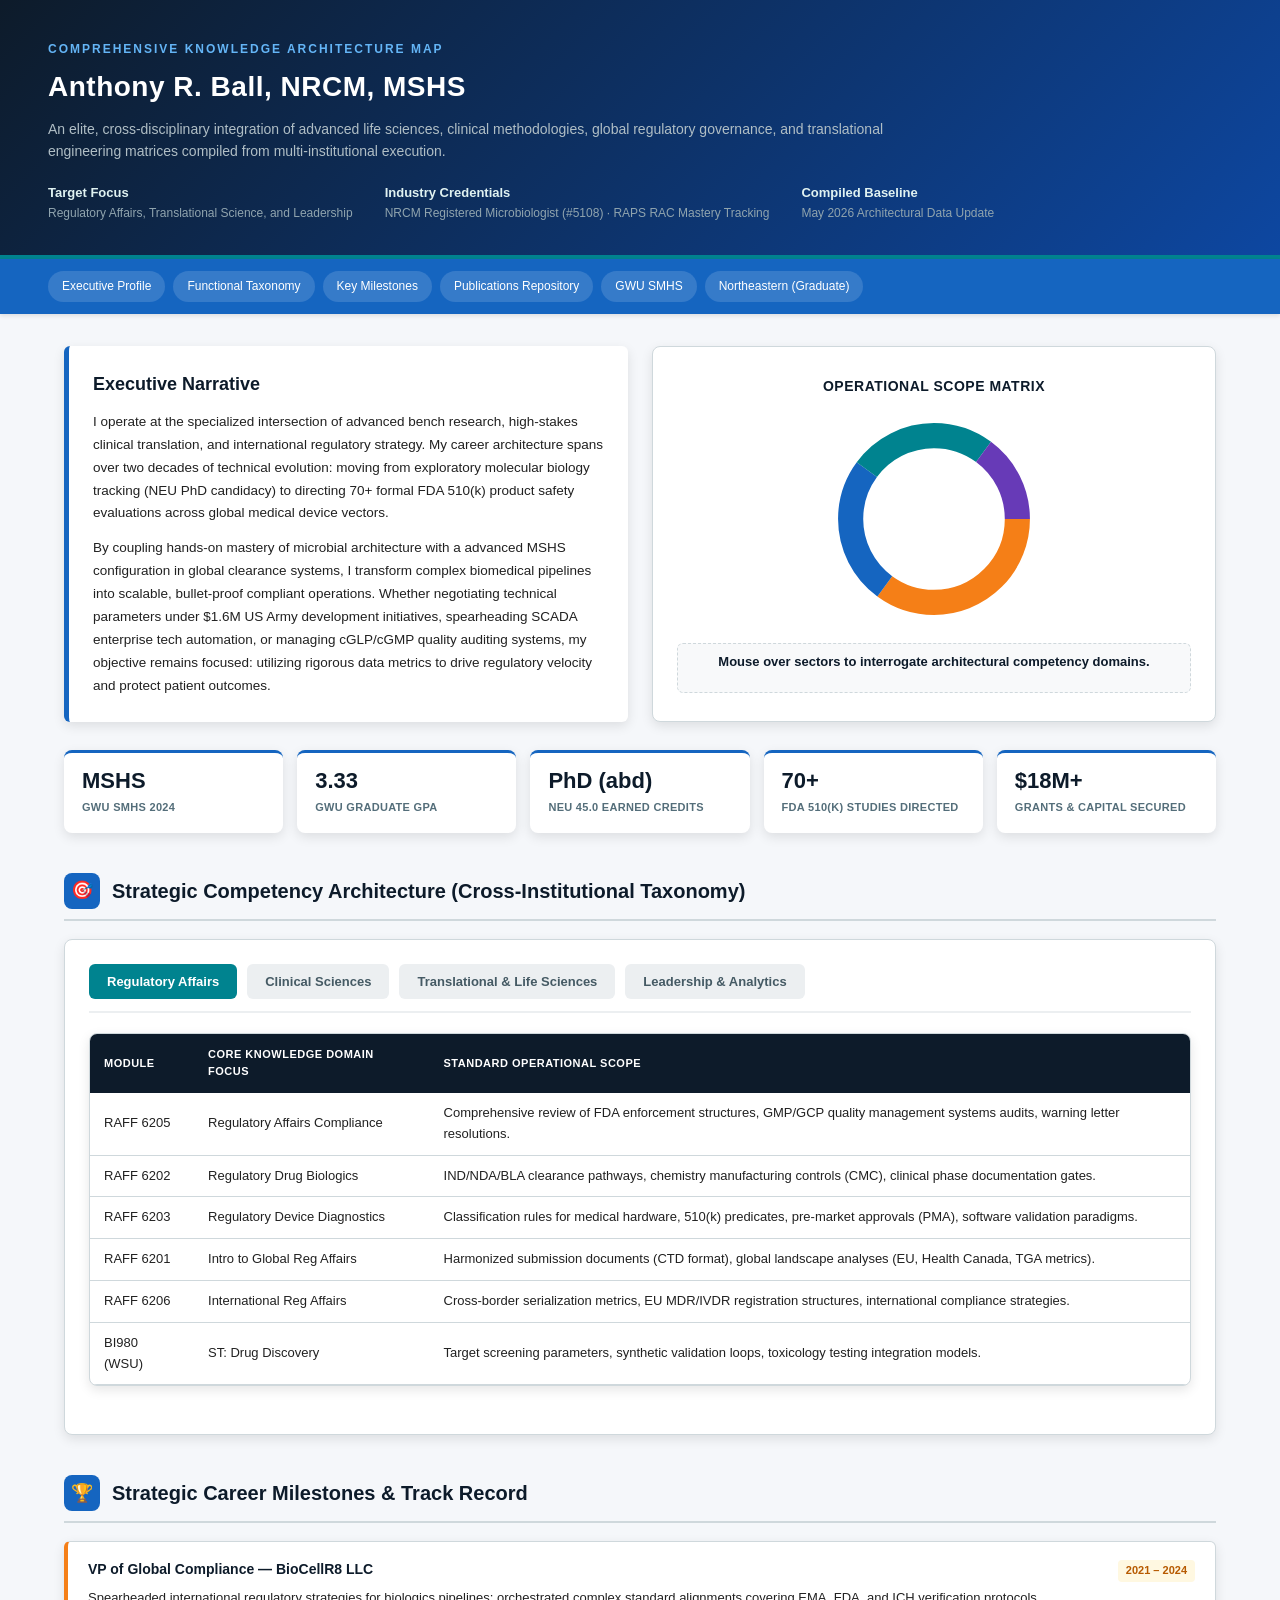
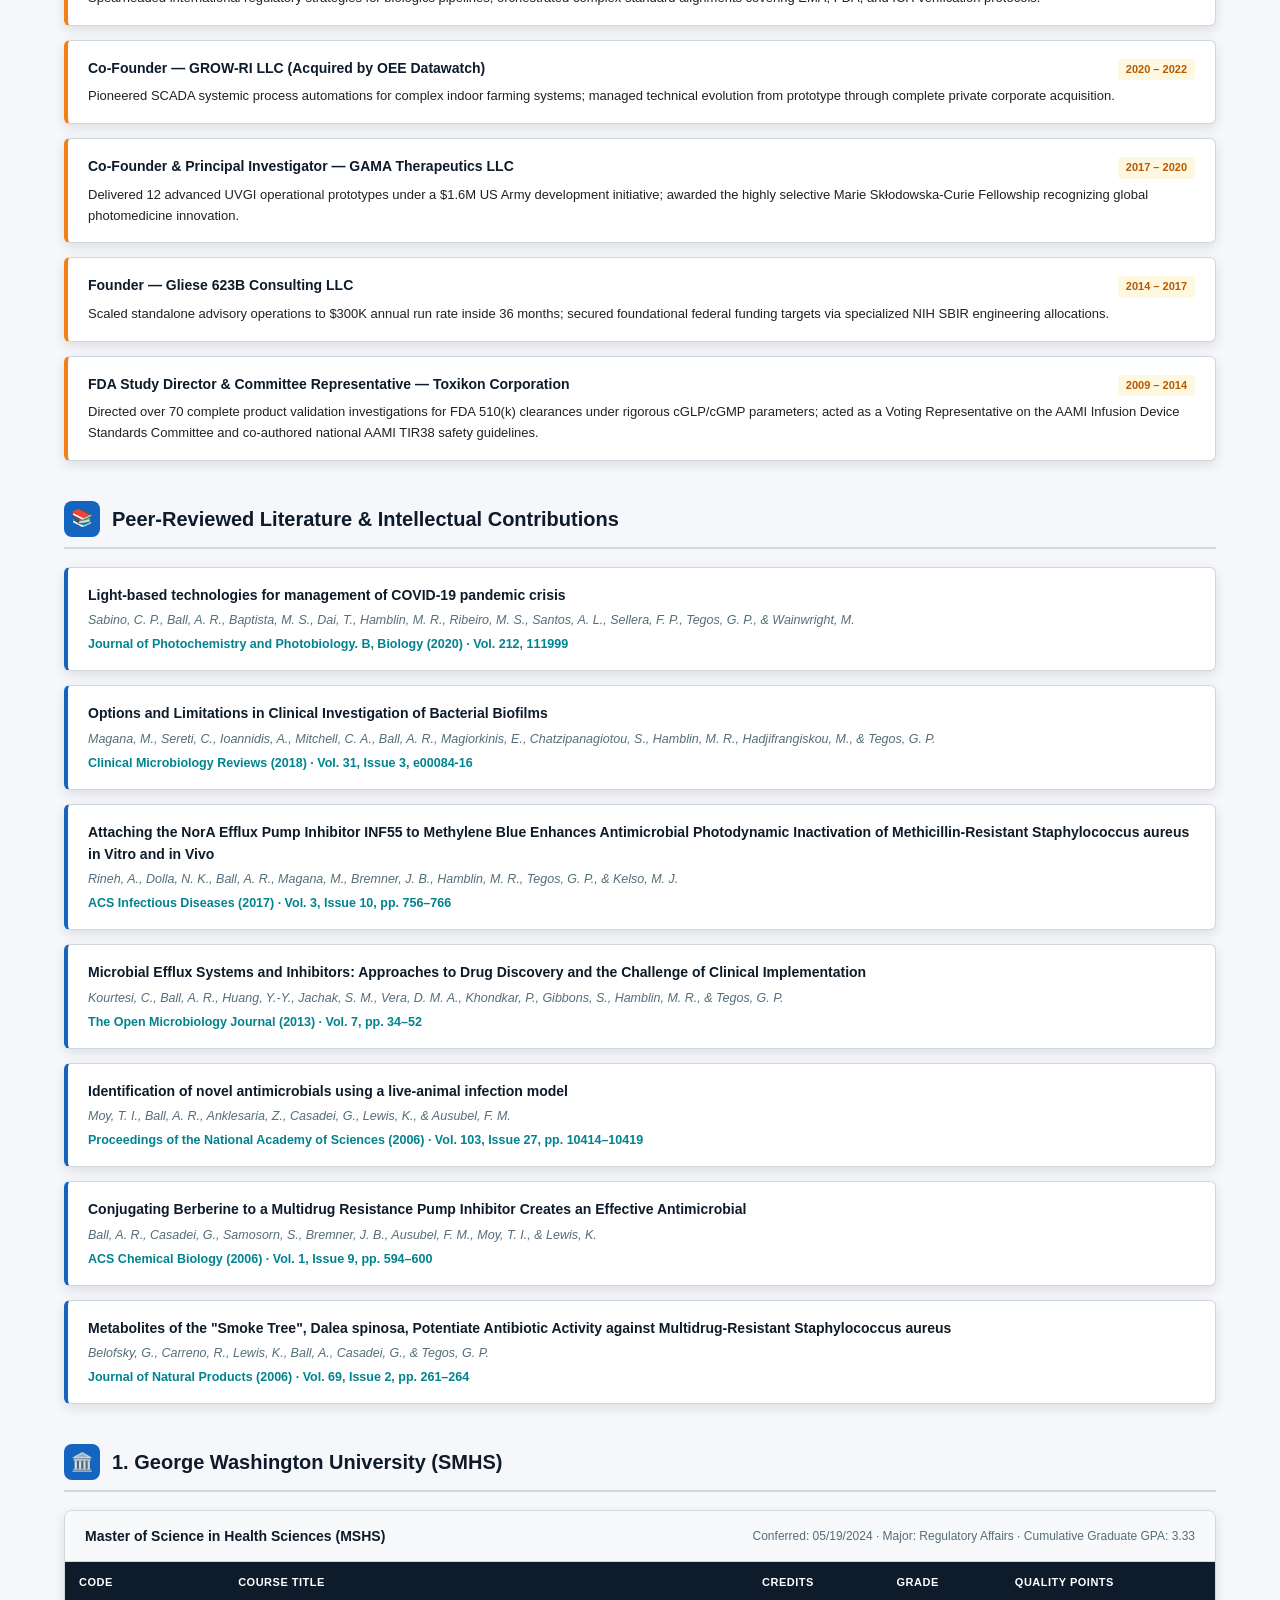
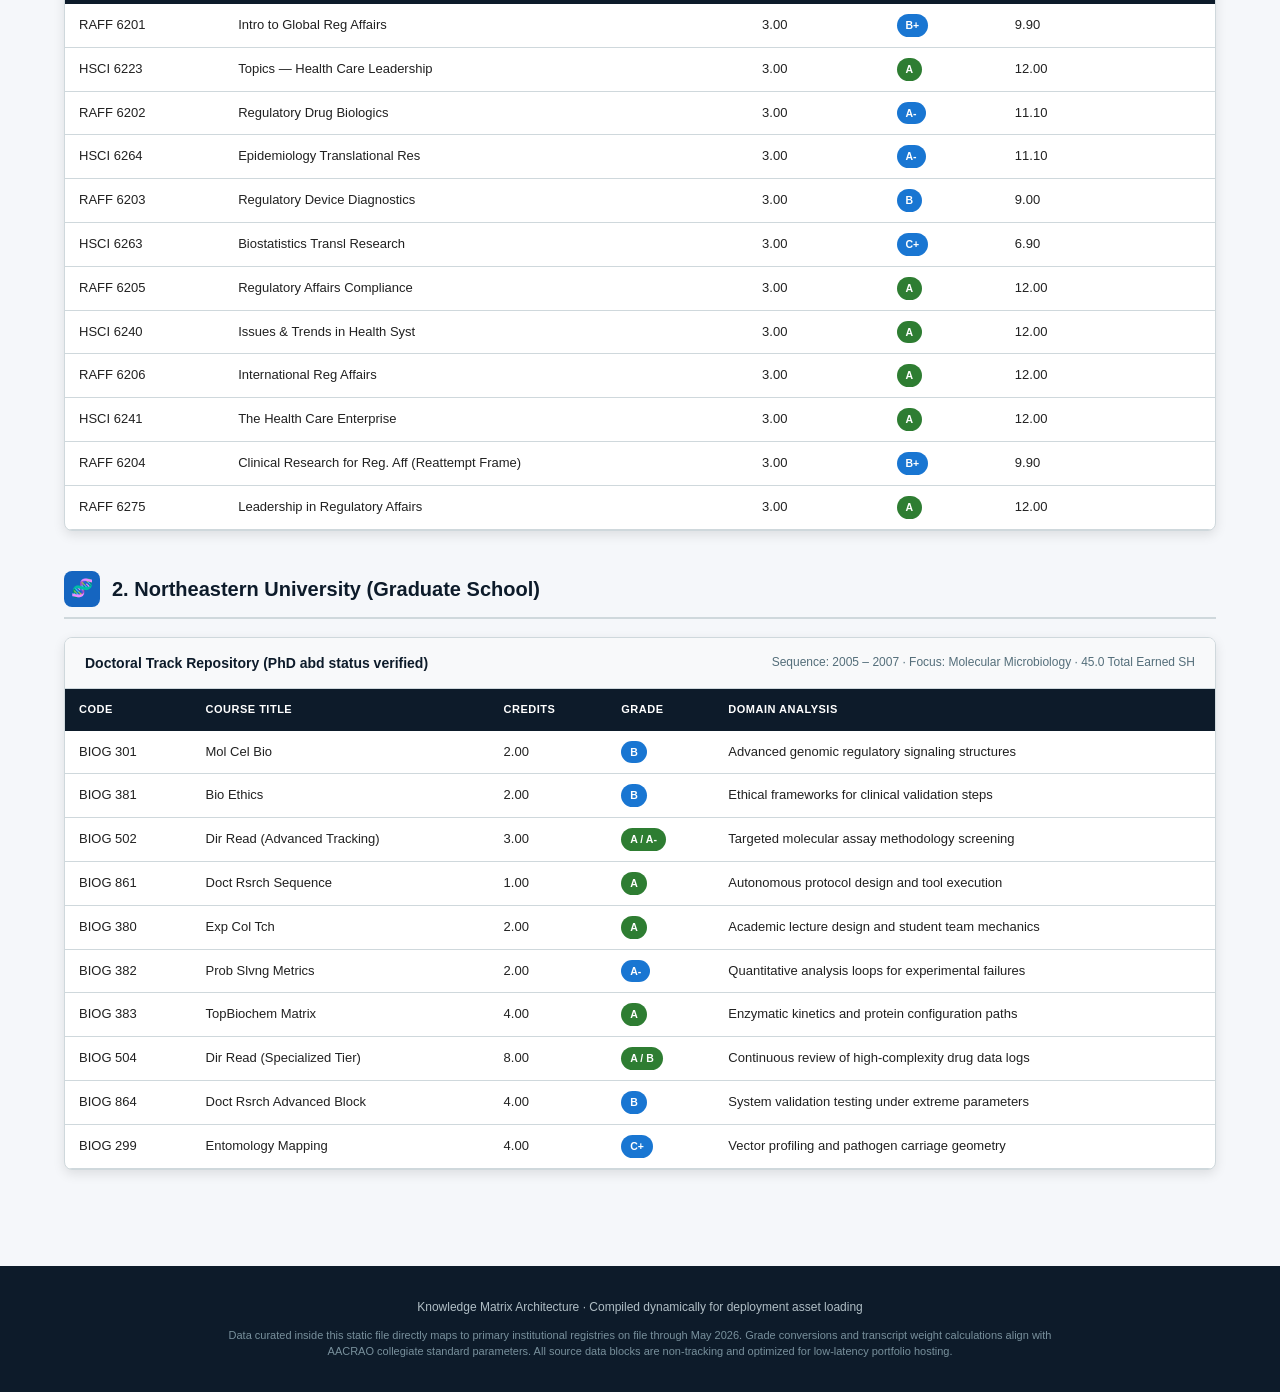
==== academic-matrix.html @ 1cb48625 "Rename academic-matrix to academic-matrix.html" ====
<!DOCTYPE html>
<html lang="en">
<head>
<meta charset="UTF-8">
<meta name="viewport" content="width=device-width, initial-scale=1.0">
<title>Academic Matrix &amp; Knowledge Architecture — Anthony R. Ball</title>
<style>
  :root {
    --navy: #0d1b2a;
    --blue: #1565c0;
    --blue-dark: #0d47a1;
    --teal: #00838f;
    --gold: #f57f17;
    --gold-light: #fff8e1;
    --green: #2e7d32;
    --purple: #673ab7;
    --grey: #455a64;
    --grey-light: #eceff1;
    --white: #ffffff;
    --text: #212121;
    --text-light: #546e7a;
    --border: #cfd8dc;
    --shadow: 0 4px 12px rgba(0,0,0,0.10);
  }

  * { box-sizing: border-box; margin: 0; padding: 0; }
  body { font-family: 'Segoe UI', Arial, sans-serif; background: #f5f7fa; color: var(--text); font-size: 14px; line-height: 1.6; }

  /* HEADER */
  .doc-header { background: linear-gradient(135deg, var(--navy), var(--blue-dark)); color: white; padding: 40px 48px 32px; border-bottom: 4px solid var(--teal); }
  .doc-header .eyebrow { font-size: 12px; letter-spacing: 2px; text-transform: uppercase; color: #64b5f6; font-weight: 700; }
  .doc-header h1 { font-size: 28px; font-weight: 700; margin-top: 6px; letter-spacing: 0.5px; }
  .doc-header .subtitle { font-size: 14px; color: #b0bec5; margin-top: 8px; max-width: 850px; }
  .doc-header .meta { margin-top: 20px; display: flex; gap: 32px; flex-wrap: wrap; }
  .doc-header .meta-item { font-size: 12px; color: #90a4ae; }
  .doc-header .meta-item strong { color: #e0f2f1; display: block; font-size: 13px; }

  /* NAVIGATION STICKY BAR */
  .toc { background: var(--blue); padding: 12px 48px; display: flex; gap: 8px; flex-wrap: wrap; position: sticky; top: 0; z-index: 100; box-shadow: 0 2px 4px rgba(0,0,0,0.1); }
  .toc a { color: white; text-decoration: none; font-size: 12px; padding: 6px 14px; border-radius: 20px; background: rgba(255,255,255,0.14); transition: all 0.2s; }
  .toc a:hover { background: var(--teal); }

  /* MAIN CONTAINER */
  .body { max-width: 1200px; margin: 0 auto; padding: 32px 24px; }

  /* GRID FOR BIO AND CHART */
  .bio-viz-grid { display: grid; grid-template-columns: 1fr 1fr; gap: 24px; margin-bottom: 28px; }
  @media (max-width: 900px) { .bio-viz-grid { grid-template-columns: 1fr; } }

  /* BIOGRAPHY BOX */
  .bio-box { background: white; border-left: 5px solid var(--blue); border-radius: 6px; padding: 24px; box-shadow: var(--shadow); display: flex; flex-direction: column; justify-content: center; }
  .bio-box h2 { font-size: 18px; color: var(--navy); margin-bottom: 12px; font-weight: 700; }
  .bio-box p { font-size: 13.5px; color: var(--text); line-height: 1.7; margin-bottom: 12px; }
  .bio-box p:last-child { margin-bottom: 0; }
  
  /* DASHBOARD STATS */
  .dash { display: grid; grid-template-columns: repeat(auto-fit, minmax(180px, 1fr)); gap: 14px; margin-bottom: 32px; }
  .stat { background: #fff; border-radius: 8px; box-shadow: var(--shadow); padding: 16px 18px; border-top: 3px solid var(--blue); }
  .stat .num { font-size: 22px; font-weight: 800; color: var(--navy); line-height: 1.1; }
  .stat .lab { font-size: 11px; color: var(--text-light); margin-top: 6px; font-weight: 600; text-transform: uppercase; letter-spacing: 0.3px; }

  /* SVG CHART INTERACTIVE STYLING */
  .chart-box { background: white; border: 1px solid var(--border); border-radius: 8px; padding: 24px; box-shadow: var(--shadow); display: flex; flex-direction: column; align-items: center; justify-content: center; min-height: 320px; }
  .donut-sector { transition: transform 0.2s ease, opacity 0.2s ease; cursor: pointer; transform-origin: center; }
  .donut-sector:hover { transform: scale(1.03); opacity: 0.9; }
  #chart-details { text-align: center; margin-top: 14px; min-height: 50px; font-size: 13px; font-weight: 600; color: var(--navy); padding: 8px 16px; background: #f8f9fa; border-radius: 6px; width: 100%; border: 1px dashed var(--border); }

  /* INTERACTIVE TABS SYSTEM */
  .tabs-container { background: white; border-radius: 8px; box-shadow: var(--shadow); padding: 24px; margin-bottom: 32px; border: 1px solid var(--border); }
  .tabs-header { display: flex; gap: 10px; border-bottom: 2px solid var(--grey-light); padding-bottom: 12px; margin-bottom: 20px; flex-wrap: wrap; }
  .tab-btn { padding: 10px 18px; border: none; background: var(--grey-light); color: var(--grey); font-weight: 600; font-size: 13px; border-radius: 6px; cursor: pointer; transition: all 0.15s ease; }
  .tab-btn.active { background: var(--teal); color: white; }
  .tab-content { display: none; }
  .tab-content.active { display: block; }

  /* SECTION STAGE MARKS */
  .section-header { display: flex; align-items: center; gap: 12px; margin: 40px 0 18px; padding-bottom: 10px; border-bottom: 2px solid var(--border); }
  .section-header h2 { font-size: 20px; color: var(--navy); }
  .section-icon { width: 36px; height: 36px; border-radius: 8px; display: flex; align-items: center; justify-content: center; font-size: 18px; color: white; background: var(--blue); }

  /* DATA STRUCTURE TABLES */
  .matrix-table { background: white; border-radius: 8px; box-shadow: var(--shadow); overflow: hidden; margin-bottom: 24px; border: 1px solid var(--border); }
  .matrix-table table { width: 100%; border-collapse: collapse; }
  .matrix-table thead { background: var(--navy); color: white; }
  .matrix-table thead th { padding: 12px 14px; text-align: left; font-size: 11px; font-weight: 600; letter-spacing: 0.5px; text-transform: uppercase; }
  .matrix-table tbody tr { border-bottom: 1px solid var(--border); transition: background 0.15s; }
  .matrix-table tbody tr:hover { background: #f0f4ff; }
  .matrix-table tbody td { padding: 10px 14px; font-size: 13px; vertical-align: middle; }
  
  /* REPOSITORY CARD LAYOUTS */
  .pub-list, .acc-timeline { display: flex; flex-direction: column; gap: 14px; margin-bottom: 32px; }
  .pub-card, .acc-card { background: white; border: 1px solid var(--border); border-radius: 6px; padding: 16px 20px; box-shadow: var(--shadow); border-left: 4px solid var(--blue); transition: transform 0.15s ease; }
  .pub-card:hover, .acc-card:hover { transform: translateY(-2px); }
  .pub-title { font-weight: 700; color: var(--navy); font-size: 14px; margin-bottom: 4px; }
  .pub-authors { font-style: italic; color: var(--text-light); font-size: 12.5px; margin-bottom: 4px; }
  .pub-journal { color: var(--teal); font-weight: 600; font-size: 12.5px; }

  .acc-card { border-left-color: var(--gold); }
  .acc-header { display: flex; justify-content: space-between; align-items: baseline; margin-bottom: 6px; flex-wrap: wrap; gap: 6px; }
  .acc-title { font-weight: 700; color: var(--navy); font-size: 14px; }
  .acc-year { background: var(--gold-light); color: #b75a00; font-weight: 700; font-size: 11px; padding: 2px 8px; border-radius: 4px; }
  .acc-merit { font-size: 13px; color: var(--text); }

  /* BADGES & MARKS */
  .badge { display: inline-block; padding: 3px 9px; border-radius: 12px; font-size: 10.5px; font-weight: 700; color: white; white-space: nowrap; }
  .badge-gwu { background: var(--teal); }
  .badge-neu { background: var(--blue); }
  .badge-wsu { background: var(--purple); }
  .badge-grade-a { background: var(--green); }
  .badge-grade-b { background: #1976d2; }
  .badge-pass { background: var(--grey); }

  .institution-banner { background: #f8f9fa; padding: 14px 20px; font-weight: 700; font-size: 14px; color: var(--navy); border-bottom: 1px solid var(--border); display: flex; justify-content: space-between; align-items: center; flex-wrap: wrap; gap: 10px; }
  .inst-meta { font-size: 12px; color: var(--text-light); font-weight: 400; }

  footer { text-align: center; padding: 32px 24px; font-size: 12px; color: #b0bec5; background: var(--navy); margin-top: 40px; }
  footer .disc { max-width: 850px; margin: 10px auto 0; font-size: 11px; color: #78909c; line-height: 1.5; }
</style>
</head>
<body>

<div class="doc-header">
  <div class="eyebrow">Comprehensive Knowledge Architecture Map</div>
  <h1>Anthony R. Ball, NRCM, MSHS</h1>
  <div class="subtitle">An elite, cross-disciplinary integration of advanced life sciences, clinical methodologies, global regulatory governance, and translational engineering matrices compiled from multi-institutional execution.</div>
  <div class="meta">
    <div class="meta-item"><strong>Target Focus</strong>Regulatory Affairs, Translational Science, and Leadership</div>
    <div class="meta-item"><strong>Industry Credentials</strong>NRCM Registered Microbiologist (#5108) · RAPS RAC Mastery Tracking</div>
    <div class="meta-item"><strong>Compiled Baseline</strong>May 2026 Architectural Data Update</div>
  </div>
</div>

<div class="toc">
  <a href="#overview">Executive Profile</a>
  <a href="#taxonomy">Functional Taxonomy</a>
  <a href="#accomplishments">Key Milestones</a>
  <a href="#publications">Publications Repository</a>
  <a href="#gwu">GWU SMHS</a>
  <a href="#neu-grad">Northeastern (Graduate)</a>
</div>

<div class="body">

  <div class="bio-viz-grid" id="overview">
    <div class="bio-box">
      <h2>Executive Narrative</h2>
      <p>I operate at the specialized intersection of advanced bench research, high-stakes clinical translation, and international regulatory strategy. My career architecture spans over two decades of technical evolution: moving from exploratory molecular biology tracking (NEU PhD candidacy) to directing 70+ formal FDA 510(k) product safety evaluations across global medical device vectors.</p>
      <p>By coupling hands-on mastery of microbial architecture with a advanced MSHS configuration in global clearance systems, I transform complex biomedical pipelines into scalable, bullet-proof compliant operations. Whether negotiating technical parameters under $1.6M US Army development initiatives, spearheading SCADA enterprise tech automation, or managing cGLP/cGMP quality auditing systems, my objective remains focused: utilizing rigorous data metrics to drive regulatory velocity and protect patient outcomes.</p>
    </div>

    <div class="chart-box">
      <h3 style="font-size:14px; color:var(--navy); margin-bottom:12px; font-weight:700; text-transform:uppercase; letter-spacing:0.5px;">Operational Scope Matrix</h3>
      <svg width="220" height="220" viewBox="0 0 42 42" class="donut">
        <circle class="donut-hole" cx="21" cy="21" r="15.91549430918954" fill="#fff"></circle>
        <circle class="donut-ring" cx="21" cy="21" r="15.91549430918954" fill="transparent" stroke="#eceff1" stroke-width="4.5"></circle>
        
        <circle class="donut-sector" cx="21" cy="21" r="15.91549430918954" fill="transparent" stroke="var(--gold)" stroke-width="4.8" stroke-dasharray="35 65" stroke-dashoffset="100" onmouseover="showDetails('Regulatory Affairs: FDA 510(k), NDA/BLA protocols, cGMP/cGLP compliance architectures, ISO 13485 quality systems.')" onmouseout="clearDetails()"></circle>
        <circle class="donut-sector" cx="21" cy="21" r="15.91549430918954" fill="transparent" stroke="var(--blue)" stroke-width="4.8" stroke-dasharray="25 75" stroke-dashoffset="65" onmouseover="showDetails('Clinical Sciences: Epidemiological modeling, translational biostatistics, clinical trial risk assessment, assay controls.')" onmouseout="clearDetails()"></circle>
        <circle class="donut-sector" cx="21" cy="21" r="15.91549430918954" fill="transparent" stroke="var(--teal)" stroke-width="4.8" stroke-dasharray="25 75" stroke-dashoffset="40" onmouseover="showDetails('Life Sciences: Molecular microbiology, genomic expression data mapping, phenotypic virulence assays, antimicrobial kinetics.')" onmouseout="clearDetails()"></circle>
        <circle class="donut-sector" cx="21" cy="21" r="15.91549430918954" fill="transparent" stroke="var(--purple)" stroke-width="4.8" stroke-dasharray="15 85" stroke-dashoffset="15" onmouseover="showDetails('Leadership & Analytics: Program execution, federal asset management ($18M+ pipelines), multi-organizational orchestration.')" onmouseout="clearDetails()"></circle>
      </svg>
      <div id="chart-details">Mouse over sectors to interrogate architectural competency domains.</div>
    </div>
  </div>

  <div class="dash">
    <div class="stat"><div class="num">MSHS</div><div class="lab">GWU SMHS 2024</div></div>
    <div class="stat"><div class="num">3.33</div><div class="lab">GWU Graduate GPA</div></div>
    <div class="stat"><div class="num">PhD (abd)</div><div class="lab">NEU 45.0 Earned Credits</div></div>
    <div class="stat"><div class="num">70+</div><div class="lab">FDA 510(k) Studies Directed</div></div>
    <div class="stat"><div class="num">$18M+</div><div class="lab">Grants &amp; Capital Secured</div></div>
  </div>

  <div id="taxonomy">
    <div class="section-header">
      <div class="section-icon">🎯</div>
      <h2>Strategic Competency Architecture (Cross-Institutional Taxonomy)</h2>
    </div>
  </div>

  <div class="tabs-container">
    <div class="tabs-header">
      <button class="tab-btn active" onclick="switchTab('reg-sci')">Regulatory Affairs</button>
      <button class="tab-btn" onclick="switchTab('clin-sci')">Clinical Sciences</button>
      <button class="tab-btn" onclick="switchTab('trans-sci')">Translational &amp; Life Sciences</button>
      <button class="tab-btn" onclick="switchTab('lead-anal')">Leadership &amp; Analytics</button>
    </div>

    <div id="reg-sci" class="tab-content active">
      <div class="matrix-table">
        <table>
          <thead>
            <tr><th>Module</th><th>Core Knowledge Domain Focus</th><th>Standard Operational Scope</th></tr>
          </thead>
          <tbody>
            <tr><td>RAFF 6205</td><td>Regulatory Affairs Compliance</td><td>Comprehensive review of FDA enforcement structures, GMP/GCP quality management systems audits, warning letter resolutions.</td></tr>
            <tr><td>RAFF 6202</td><td>Regulatory Drug Biologics</td><td>IND/NDA/BLA clearance pathways, chemistry manufacturing controls (CMC), clinical phase documentation gates.</td></tr>
            <tr><td>RAFF 6203</td><td>Regulatory Device Diagnostics</td><td>Classification rules for medical hardware, 510(k) predicates, pre-market approvals (PMA), software validation paradigms.</td></tr>
            <tr><td>RAFF 6201</td><td>Intro to Global Reg Affairs</td><td>Harmonized submission documents (CTD format), global landscape analyses (EU, Health Canada, TGA metrics).</td></tr>
            <tr><td>RAFF 6206</td><td>International Reg Affairs</td><td>Cross-border serialization metrics, EU MDR/IVDR registration structures, international compliance strategies.</td></tr>
            <tr><td>BI980 (WSU)</td><td>ST: Drug Discovery</td><td>Target screening parameters, synthetic validation loops, toxicology testing integration models.</td></tr>
          </tbody>
        </table>
      </div>
    </div>

    <div id="clin-sci" class="tab-content">
      <div class="matrix-table">
        <table>
          <thead>
            <tr><th>Module</th><th>Core Knowledge Domain Focus</th><th>Standard Operational Scope</th></tr>
          </thead>
          <tbody>
            <tr><td>HSCI 6264</td><td>Epidemiology Translational Res</td><td>Cohort monitoring configurations, diagnostic test evaluation architectures, pattern identification in patient cohorts.</td></tr>
            <tr><td>HSCI 6263</td><td>Biostatistics Transl Research</td><td>Multi-factor ANOVA tools, linear/logistic regressions, power calculation models for validation trials.</td></tr>
            <tr><td>RAFF 6204</td><td>Clinical Research for Reg. Aff</td><td>Informed consent verification protocols, clinical trial design, data safety monitoring board (DSMB) setups.</td></tr>
            <tr><td>HSCI 6240</td><td>Issues &amp; Trends in Health Syst</td><td>Institutional care dynamics, clinical protocol integration constraints, healthcare quality standard delivery maps.</td></tr>
          </tbody>
        </table>
      </div>
    </div>

    <div id="trans-sci" class="tab-content">
      <div class="matrix-table">
        <table>
          <thead>
            <tr><th>Module</th><th>Core Knowledge Domain Focus</th><th>Standard Operational Scope</th></tr>
          </thead>
          <tbody>
            <tr><td>BIOG 301</td><td>Mol Cel Bio (Northeastern Graduate)</td><td>Intracellular signaling cascades, functional genomic replication frameworks, transcription feedback mechanics.</td></tr>
            <tr><td>BIOG 383</td><td>TopBiochem (Northeastern Graduate)</td><td>Protein stabilization pathways, enzyme reaction modeling, advanced metabolic engineering structures.</td></tr>
            <tr><td>BI980 (WSU)</td><td>ST: Cellular Regltry Mechnsm</td><td>Feedback loops inside cellular models, check-point suppression tracking, signaling abnormalities.</td></tr>
            <tr><td>BIOU 549</td><td>Microbiotec (Northeastern Undergrad)</td><td>Industrial fermentation strategies, scale-up dynamics for bioactive molecule collection.</td></tr>
            <tr><td>BIOU 701</td><td>BioCapstone (Northeastern Undergrad)</td><td>Advanced data cross-examination, unifying experimental molecular readouts into formal technical structures.</td></tr>
          </tbody>
        </table>
      </div>
    </div>

    <div id="lead-anal" class="tab-content">
      <div class="matrix-table">
        <table>
          <thead>
            <tr><th>Module</th><th>Core Knowledge Domain Focus</th><th>Standard Operational Scope</th></tr>
          </thead>
          <tbody>
            <tr><td>RAFF 6275</td><td>Leadership in Regulatory Affairs</td><td>Executive consensus generation tools, risk-benefit optimization maps for corporate launch paths.</td></tr>
            <tr><td>HSCI 6223</td><td>Topics — Health Care Leadership</td><td>Change management logistics, cross-functional organizational architectures, operational velocity design.</td></tr>
            <tr><td>HSCI 6241</td><td>The Health Care Enterprise</td><td>Macroeconomic payment infrastructure, fiscal delivery mechanics, operational pipeline economics.</td></tr>
            <tr><td>BIOG 380</td><td>Exp Col Tch (Northeastern Graduate)</td><td>Mentorship models, educational deployment schemes, presentation metrics for complex life science files.</td></tr>
            <tr><td>COP 1010</td><td>Exper Learn (Northeastern Undergrad)</td><td>On-site commercial execution and industrial laboratory management inside life science structures.</td></tr>
          </tbody>
        </table>
      </div>
    </div>
  </div>

  <div id="accomplishments">
    <div class="section-header">
      <div class="section-icon">🏆</div>
      <h2>Strategic Career Milestones &amp; Track Record</h2>
    </div>
    
    <div class="acc-timeline">
      <div class="acc-card">
        <div class="acc-header">
          <span class="acc-title">VP of Global Compliance — BioCellR8 LLC</span>
          <span class="acc-year">2021 – 2024</span>
        </div>
        <div class="acc-merit">Spearheaded international regulatory strategies for biologics pipelines; orchestrated complex standard alignments covering EMA, FDA, and ICH verification protocols.</div>
      </div>

      <div class="acc-card">
        <div class="acc-header">
          <span class="acc-title">Co-Founder — GROW-RI LLC (Acquired by OEE Datawatch)</span>
          <span class="acc-year">2020 – 2022</span>
        </div>
        <div class="acc-merit">Pioneered SCADA systemic process automations for complex indoor farming systems; managed technical evolution from prototype through complete private corporate acquisition.</div>
      </div>

      <div class="acc-card">
        <div class="acc-header">
          <span class="acc-title">Co-Founder &amp; Principal Investigator — GAMA Therapeutics LLC</span>
          <span class="acc-year">2017 – 2020</span>
        </div>
        <div class="acc-merit">Delivered 12 advanced UVGI operational prototypes under a $1.6M US Army development initiative; awarded the highly selective Marie Skłodowska-Curie Fellowship recognizing global photomedicine innovation.</div>
      </div>

      <div class="acc-card">
        <div class="acc-header">
          <span class="acc-title">Founder — Gliese 623B Consulting LLC</span>
          <span class="acc-year">2014 – 2017</span>
        </div>
        <div class="acc-merit">Scaled standalone advisory operations to $300K annual run rate inside 36 months; secured foundational federal funding targets via specialized NIH SBIR engineering allocations.</div>
      </div>

      <div class="acc-card">
        <div class="acc-header">
          <span class="acc-title">FDA Study Director &amp; Committee Representative — Toxikon Corporation</span>
          <span class="acc-year">2009 – 2014</span>
        </div>
        <div class="acc-merit">Directed over 70 complete product validation investigations for FDA 510(k) clearances under rigorous cGLP/cGMP parameters; acted as a Voting Representative on the AAMI Infusion Device Standards Committee and co-authored national AAMI TIR38 safety guidelines.</div>
      </div>
    </div>
  </div>

  <div id="publications">
    <div class="section-header">
      <div class="section-icon">📚</div>
      <h2>Peer-Reviewed Literature &amp; Intellectual Contributions</h2>
    </div>

    <div class="pub-list">
      <div class="pub-card">
        <div class="pub-title">Light-based technologies for management of COVID-19 pandemic crisis</div>
        <div class="pub-authors">Sabino, C. P., Ball, A. R., Baptista, M. S., Dai, T., Hamblin, M. R., Ribeiro, M. S., Santos, A. L., Sellera, F. P., Tegos, G. P., &amp; Wainwright, M.</div>
        <div class="pub-journal">Journal of Photochemistry and Photobiology. B, Biology (2020) · Vol. 212, 111999</div>
      </div>

      <div class="pub-card">
        <div class="pub-title">Options and Limitations in Clinical Investigation of Bacterial Biofilms</div>
        <div class="pub-authors">Magana, M., Sereti, C., Ioannidis, A., Mitchell, C. A., Ball, A. R., Magiorkinis, E., Chatzipanagiotou, S., Hamblin, M. R., Hadjifrangiskou, M., &amp; Tegos, G. P.</div>
        <div class="pub-journal">Clinical Microbiology Reviews (2018) · Vol. 31, Issue 3, e00084-16</div>
      </div>

      <div class="pub-card">
        <div class="pub-title">Attaching the NorA Efflux Pump Inhibitor INF55 to Methylene Blue Enhances Antimicrobial Photodynamic Inactivation of Methicillin-Resistant Staphylococcus aureus in Vitro and in Vivo</div>
        <div class="pub-authors">Rineh, A., Dolla, N. K., Ball, A. R., Magana, M., Bremner, J. B., Hamblin, M. R., Tegos, G. P., &amp; Kelso, M. J.</div>
        <div class="pub-journal">ACS Infectious Diseases (2017) · Vol. 3, Issue 10, pp. 756–766</div>
      </div>

      <div class="pub-card">
        <div class="pub-title">Microbial Efflux Systems and Inhibitors: Approaches to Drug Discovery and the Challenge of Clinical Implementation</div>
        <div class="pub-authors">Kourtesi, C., Ball, A. R., Huang, Y.-Y., Jachak, S. M., Vera, D. M. A., Khondkar, P., Gibbons, S., Hamblin, M. R., &amp; Tegos, G. P.</div>
        <div class="pub-journal">The Open Microbiology Journal (2013) · Vol. 7, pp. 34–52</div>
      </div>

      <div class="pub-card">
        <div class="pub-title">Identification of novel antimicrobials using a live-animal infection model</div>
        <div class="pub-authors">Moy, T. I., Ball, A. R., Anklesaria, Z., Casadei, G., Lewis, K., &amp; Ausubel, F. M.</div>
        <div class="pub-journal">Proceedings of the National Academy of Sciences (2006) · Vol. 103, Issue 27, pp. 10414–10419</div>
      </div>

      <div class="pub-card">
        <div class="pub-title">Conjugating Berberine to a Multidrug Resistance Pump Inhibitor Creates an Effective Antimicrobial</div>
        <div class="pub-authors">Ball, A. R., Casadei, G., Samosorn, S., Bremner, J. B., Ausubel, F. M., Moy, T. I., &amp; Lewis, K.</div>
        <div class="pub-journal">ACS Chemical Biology (2006) · Vol. 1, Issue 9, pp. 594–600</div>
      </div>

      <div class="pub-card">
        <div class="pub-title">Metabolites of the "Smoke Tree", Dalea spinosa, Potentiate Antibiotic Activity against Multidrug-Resistant Staphylococcus aureus</div>
        <div class="pub-authors">Belofsky, G., Carreno, R., Lewis, K., Ball, A., Casadei, G., &amp; Tegos, G. P.</div>
        <div class="pub-journal">Journal of Natural Products (2006) · Vol. 69, Issue 2, pp. 261–264</div>
      </div>
    </div>
  </div>

  <div id="gwu">
    <div class="section-header">
      <div class="section-icon">🏛️</div>
      <h2>1. George Washington University (SMHS)</h2>
    </div>
  </div>

  <div class="matrix-table">
    <div class="institution-banner">
      <span>Master of Science in Health Sciences (MSHS)</span>
      <span class="inst-meta">Conferred: 05/19/2024 · Major: Regulatory Affairs · Cumulative Graduate GPA: 3.33</span>
    </div>
    <table>
      <thead>
        <tr><th>Code</th><th>Course Title</th><th>Credits</th><th>Grade</th><th>Quality Points</th></tr>
      </thead>
      <tbody>
        <tr><td>RAFF 6201</td><td>Intro to Global Reg Affairs</td><td>3.00</td><td><span class="badge badge-grade-b">B+</span></td><td>9.90</td></tr>
        <tr><td>HSCI 6223</td><td>Topics — Health Care Leadership</td><td>3.00</td><td><span class="badge badge-grade-a">A</span></td><td>12.00</td></tr>
        <tr><td>RAFF 6202</td><td>Regulatory Drug Biologics</td><td>3.00</td><td><span class="badge badge-grade-b">A-</span></td><td>11.10</td></tr>
        <tr><td>HSCI 6264</td><td>Epidemiology Translational Res</td><td>3.00</td><td><span class="badge badge-grade-b">A-</span></td><td>11.10</td></tr>
        <tr><td>RAFF 6203</td><td>Regulatory Device Diagnostics</td><td>3.00</td><td><span class="badge badge-grade-b">B</span></td><td>9.00</td></tr>
        <tr><td>HSCI 6263</td><td>Biostatistics Transl Research</td><td>3.00</td><td><span class="badge badge-grade-b">C+</span></td><td>6.90</td></tr>
        <tr><td>RAFF 6205</td><td>Regulatory Affairs Compliance</td><td>3.00</td><td><span class="badge badge-grade-a">A</span></td><td>12.00</td></tr>
        <tr><td>HSCI 6240</td><td>Issues &amp; Trends in Health Syst</td><td>3.00</td><td><span class="badge badge-grade-a">A</span></td><td>12.00</td></tr>
        <tr><td>RAFF 6206</td><td>International Reg Affairs</td><td>3.00</td><td><span class="badge badge-grade-a">A</span></td><td>12.00</td></tr>
        <tr><td>HSCI 6241</td><td>The Health Care Enterprise</td><td>3.00</td><td><span class="badge badge-grade-a">A</span></td><td>12.00</td></tr>
        <tr><td>RAFF 6204</td><td>Clinical Research for Reg. Aff (Reattempt Frame)</td><td>3.00</td><td><span class="badge badge-grade-b">B+</span></td><td>9.90</td></tr>
        <tr><td>RAFF 6275</td><td>Leadership in Regulatory Affairs</td><td>3.00</td><td><span class="badge badge-grade-a">A</span></td><td>12.00</td></tr>
      </tbody>
    </table>
  </div>

  <div id="neu-grad">
    <div class="section-header">
      <div class="section-icon">🧬</div>
      <h2>2. Northeastern University (Graduate School)</h2>
    </div>
  </div>

  <div class="matrix-table">
    <div class="institution-banner">
      <span>Doctoral Track Repository (PhD abd status verified)</span>
      <span class="inst-meta">Sequence: 2005 – 2007 · Focus: Molecular Microbiology · 45.0 Total Earned SH</span>
    </div>
    <table>
      <thead>
        <tr><th>Code</th><th>Course Title</th><th>Credits</th><th>Grade</th><th>Domain Analysis</th></tr>
      </thead>
      <tbody>
        <tr><td>BIOG 301</td><td>Mol Cel Bio</td><td>2.00</td><td><span class="badge badge-grade-b">B</span></td><td>Advanced genomic regulatory signaling structures</td></tr>
        <tr><td>BIOG 381</td><td>Bio Ethics</td><td>2.00</td><td><span class="badge badge-grade-b">B</span></td><td>Ethical frameworks for clinical validation steps</td></tr>
        <tr><td>BIOG 502</td><td>Dir Read (Advanced Tracking)</td><td>3.00</td><td><span class="badge badge-grade-a">A / A-</span></td><td>Targeted molecular assay methodology screening</td></tr>
        <tr><td>BIOG 861</td><td>Doct Rsrch Sequence</td><td>1.00</td><td><span class="badge badge-grade-a">A</span></td><td>Autonomous protocol design and tool execution</td></tr>
        <tr><td>BIOG 380</td><td>Exp Col Tch</td><td>2.00</td><td><span class="badge badge-grade-a">A</span></td><td>Academic lecture design and student team mechanics</td></tr>
        <tr><td>BIOG 382</td><td>Prob Slvng Metrics</td><td>2.00</td><td><span class="badge badge-grade-b">A-</span></td><td>Quantitative analysis loops for experimental failures</td></tr>
        <tr><td>BIOG 383</td><td>TopBiochem Matrix</td><td>4.00</td><td><span class="badge badge-grade-a">A</span></td><td>Enzymatic kinetics and protein configuration paths</td></tr>
        <tr><td>BIOG 504</td><td>Dir Read (Specialized Tier)</td><td>8.00</td><td><span class="badge badge-grade-a">A / B</span></td><td>Continuous review of high-complexity drug data logs</td></tr>
        <tr><td>BIOG 864</td><td>Doct Rsrch Advanced Block</td><td>4.00</td><td><span class="badge badge-grade-b">B</span></td><td>System validation testing under extreme parameters</td></tr>
        <tr><td>BIOG 299</td><td>Entomology Mapping</td><td>4.00</td><td><span class="badge badge-grade-b">C+</span></td><td>Vector profiling and pathogen carriage geometry</td></tr>
      </tbody>
    </table>
  </div>

</div>

<footer>
  Knowledge Matrix Architecture · Compiled dynamically for deployment asset loading
  <div class="disc">Data curated inside this static file directly maps to primary institutional registries on file through May 2026. Grade conversions and transcript weight calculations align with AACRAO collegiate standard parameters. All source data blocks are non-tracking and optimized for low-latency portfolio hosting.</div>
</footer>

<script>
  function switchTab(tabId) {
    const contents = document.querySelectorAll('.tab-content');
    contents.forEach(content => content.classList.remove('active'));
    
    const buttons = document.querySelectorAll('.tab-btn');
    buttons.forEach(btn => btn.classList.remove('active'));
    
    document.getElementById(tabId).classList.add('active');
    event.currentTarget.classList.add('active');
  }

  function showDetails(text) {
    document.getElementById('chart-details').innerText = text;
    document.getElementById('chart-details').style.borderStyle = 'solid';
    document.getElementById('chart-details').style.borderColor = 'var(--teal)';
  }

  function clearDetails() {
    document.getElementById('chart-details').innerText = 'Mouse over sectors to interrogate architectural competency domains.';
    document.getElementById('chart-details').style.borderStyle = 'dashed';
    document.getElementById('chart-details').style.borderColor = 'var(--border)';
  }
</script>

</body>
</html>
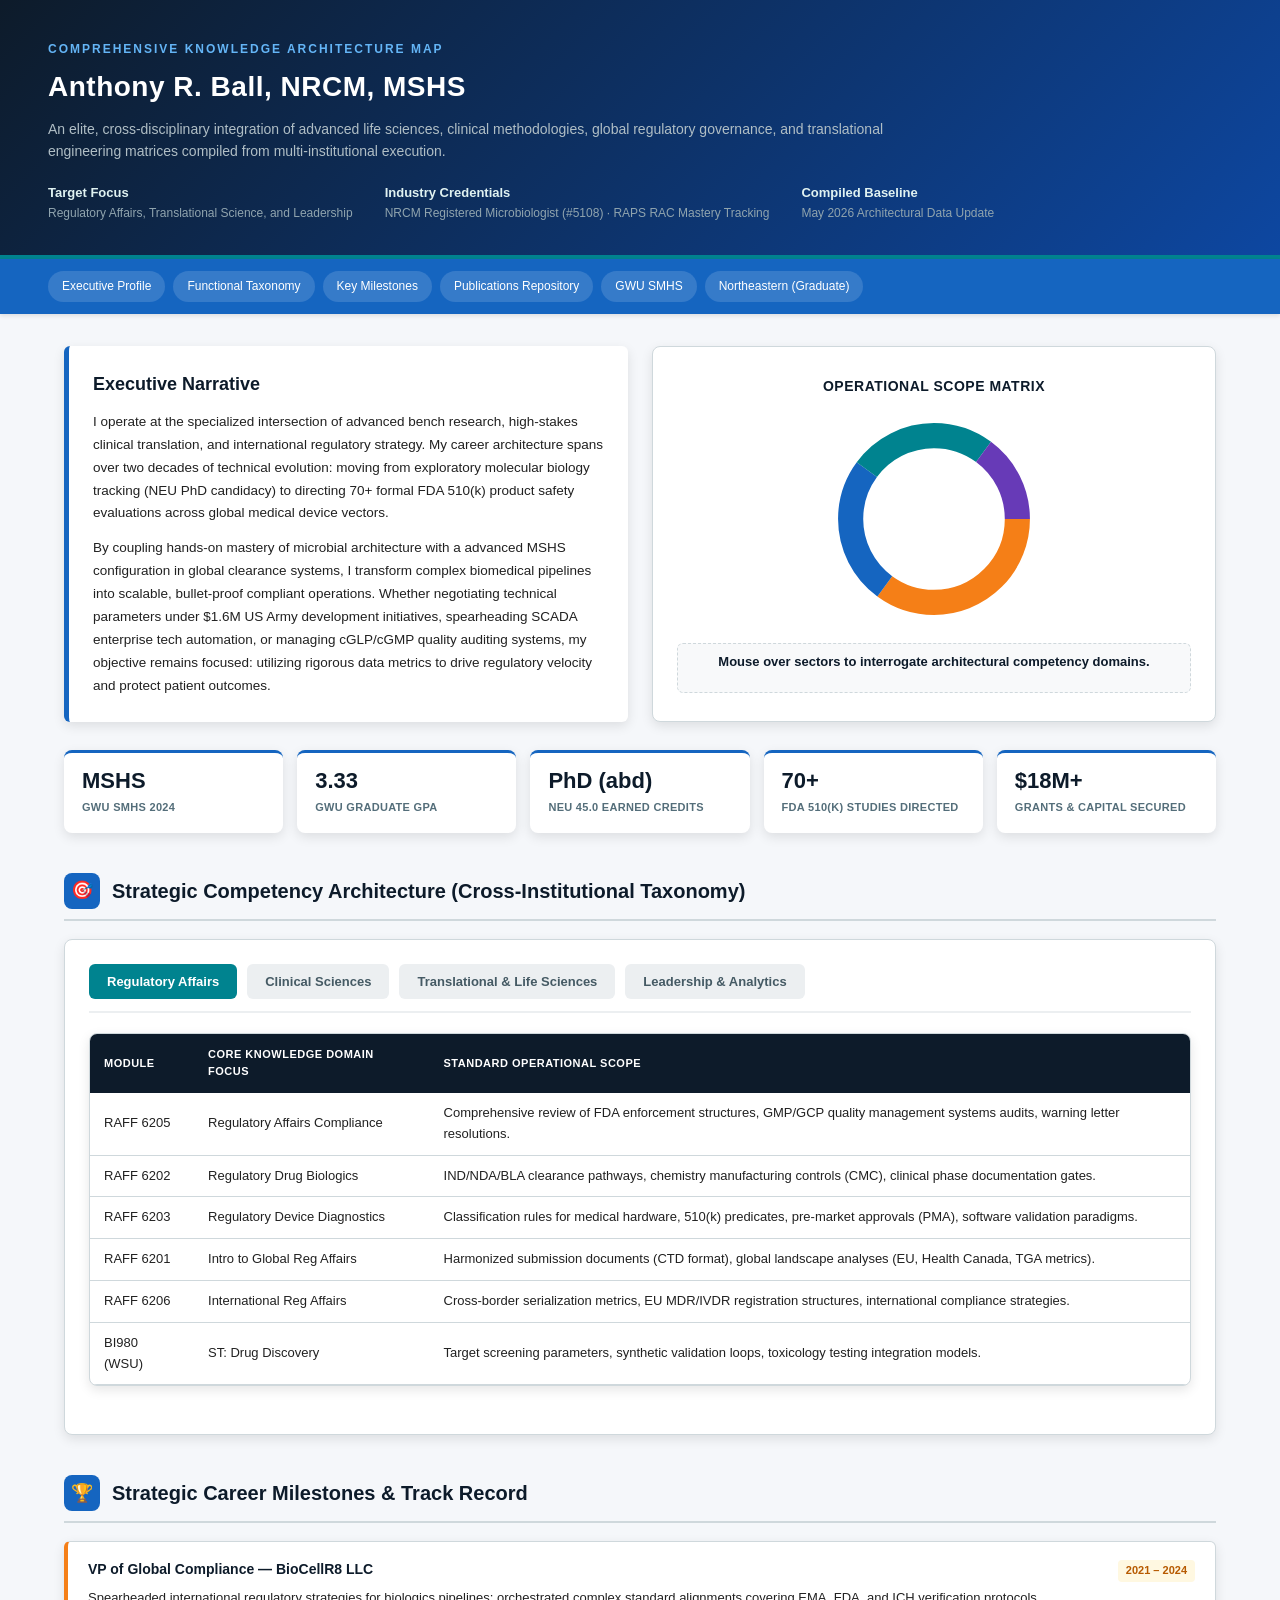
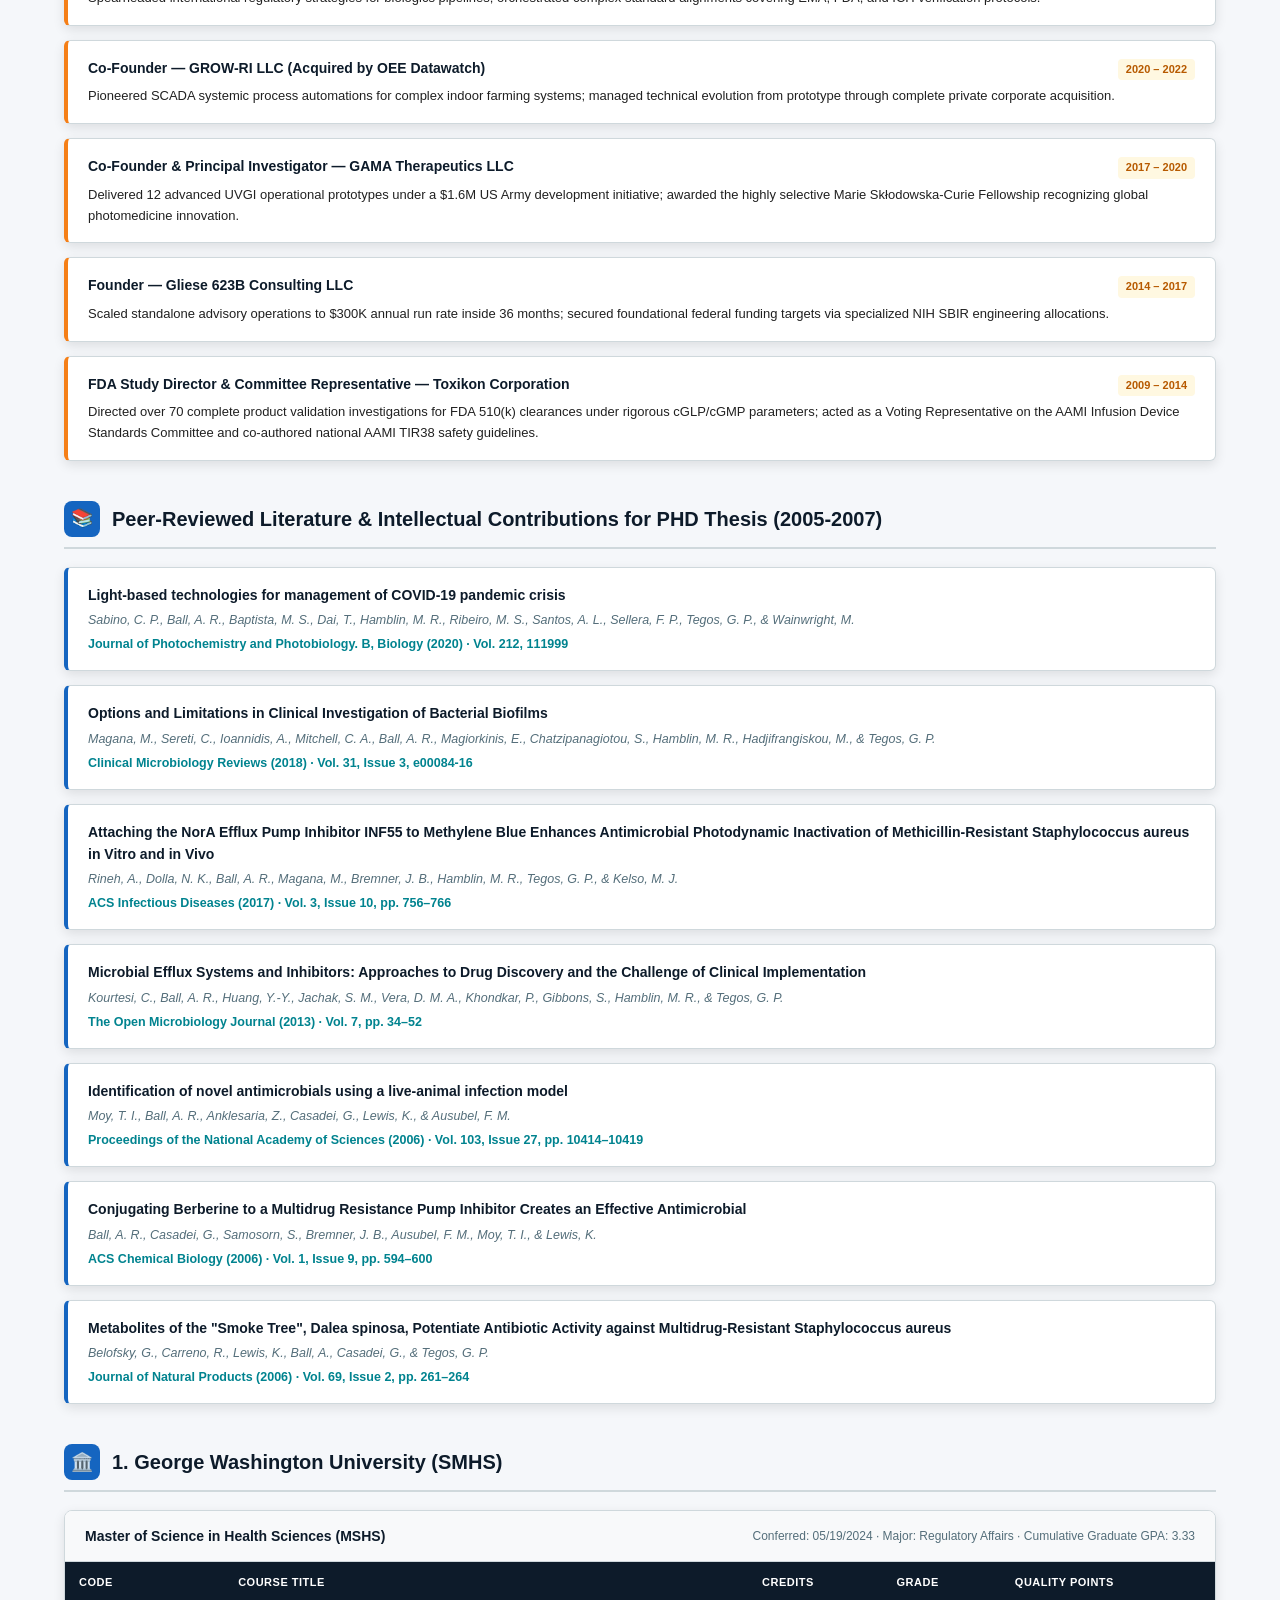
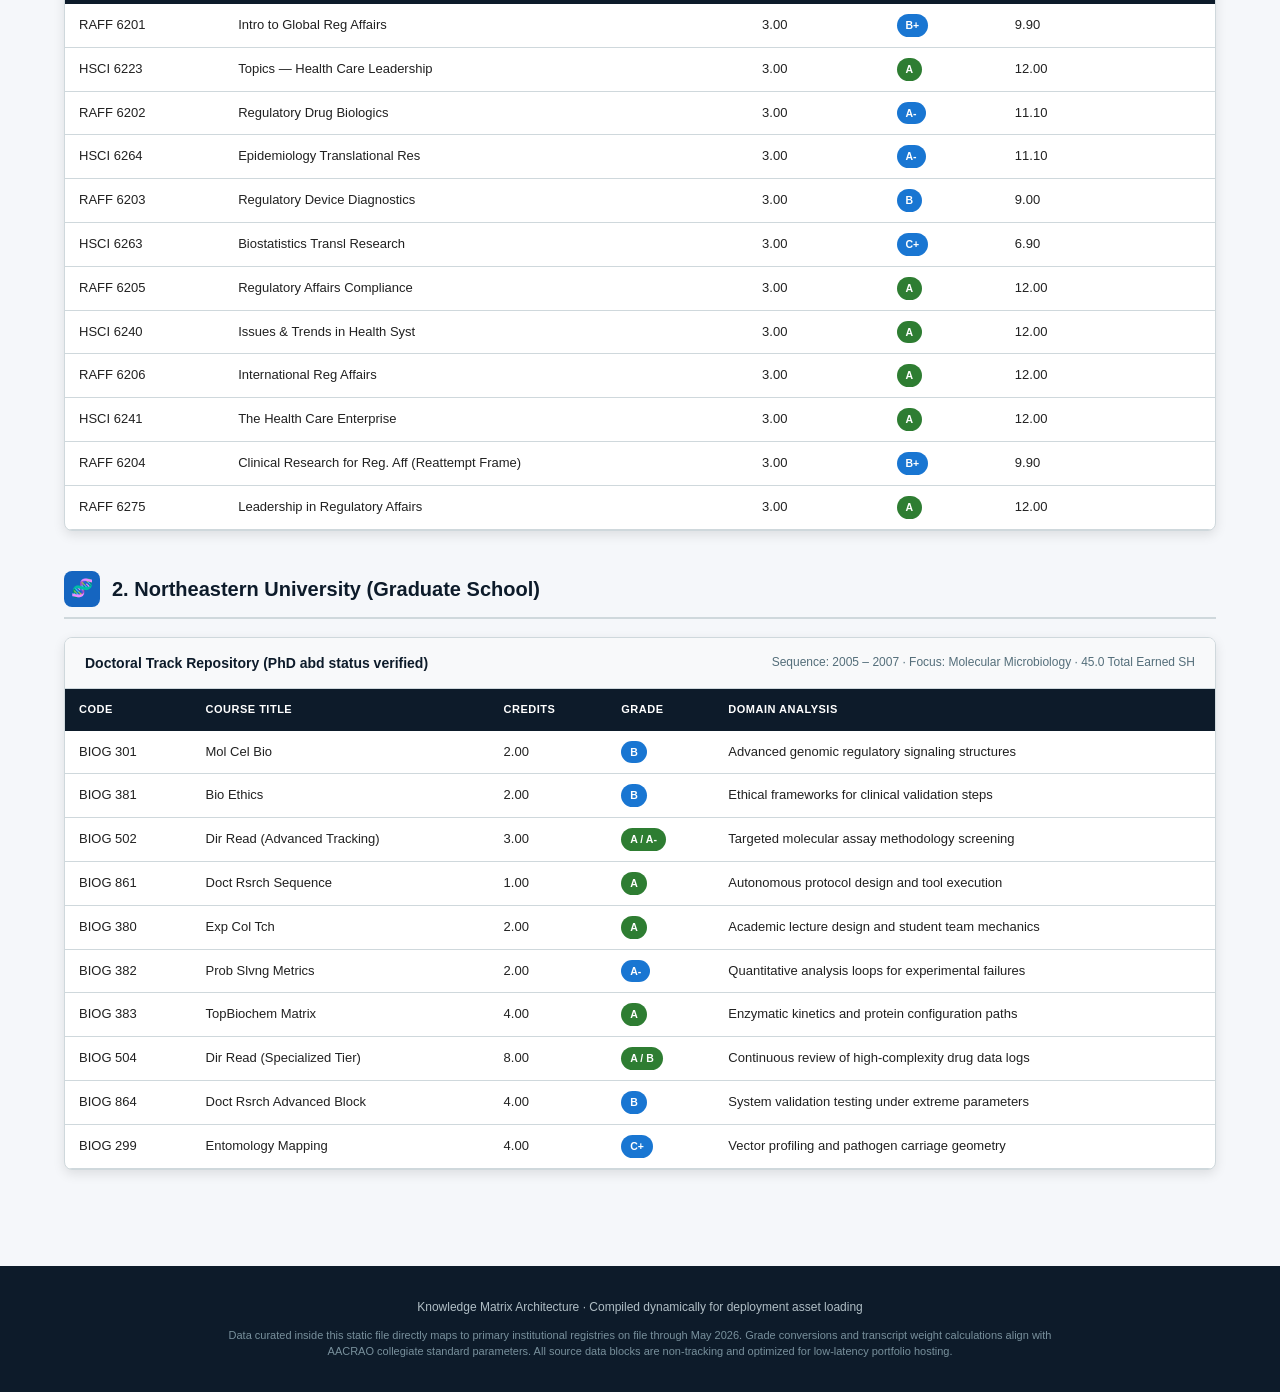
==== commit 623b8082: "Update academic-matrix.html minor updates" ====
--- a/academic-matrix.html
+++ b/academic-matrix.html
@@ -3,7 +3,7 @@
 <head>
 <meta charset="UTF-8">
 <meta name="viewport" content="width=device-width, initial-scale=1.0">
-<title>Academic Matrix &amp; Knowledge Architecture — Anthony R. Ball</title>
+<title>Academic Preparations &amp; Transcript Architecture — Anthony R. Ball</title>
 <style>
   :root {
     --navy: #0d1b2a;
@@ -307,7 +307,7 @@
   <div id="publications">
     <div class="section-header">
       <div class="section-icon">📚</div>
-      <h2>Peer-Reviewed Literature &amp; Intellectual Contributions</h2>
+      <h2>Peer-Reviewed Literature &amp; Intellectual Contributions for PHD Thesis (2005-2007)</h2>
     </div>
 
     <div class="pub-list">
@@ -453,3 +453,4 @@
 
 </body>
 </html>
+
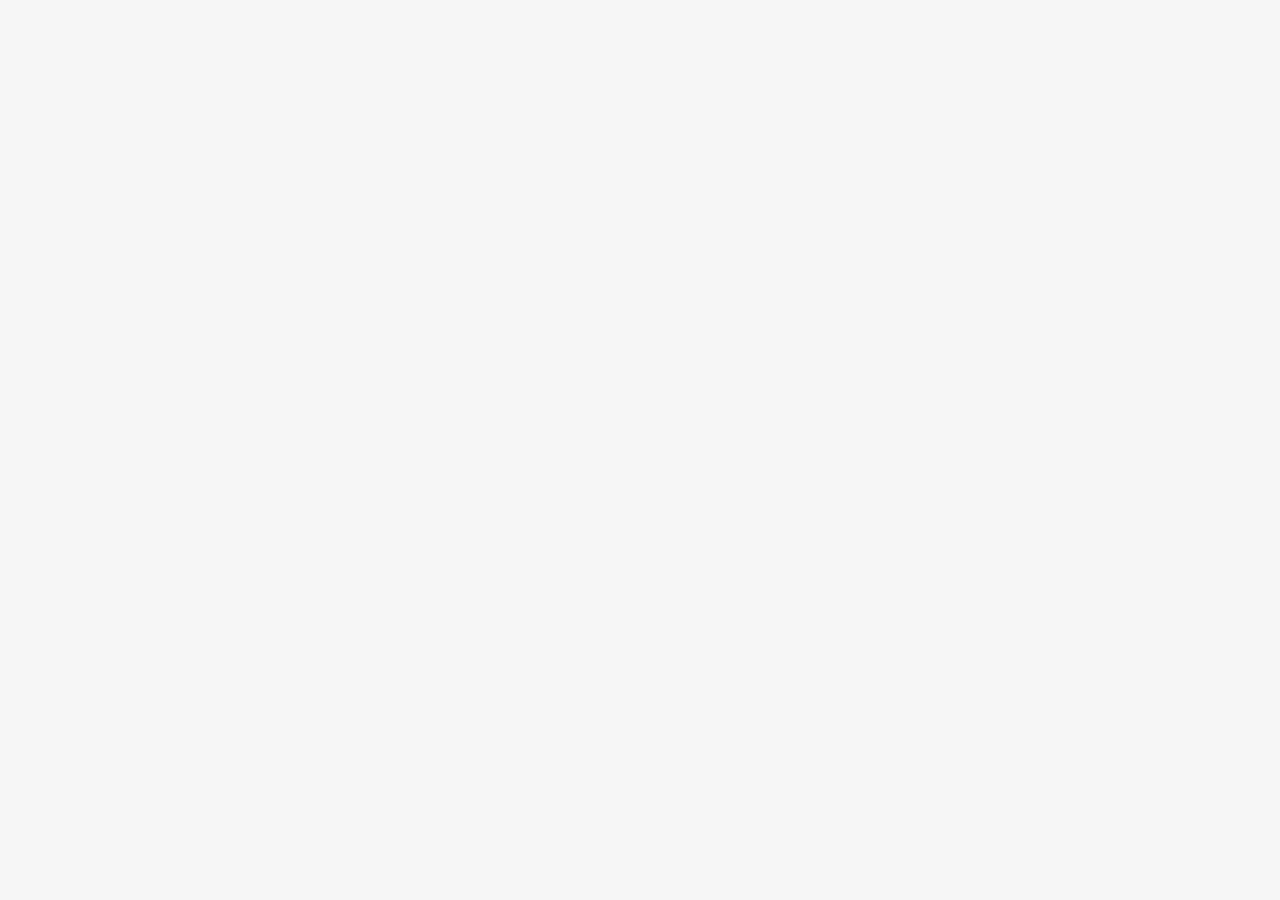
==== commit febec0f5: "Update academic-matrix.html updated page to harmonize with design elements of the primary index page" ====
--- a/academic-matrix.html
+++ b/academic-matrix.html
@@ -1,456 +1,74 @@
 <!DOCTYPE html>
 <html lang="en">
 <head>
-<meta charset="UTF-8">
-<meta name="viewport" content="width=device-width, initial-scale=1.0">
-<title>Academic Preparations &amp; Transcript Architecture — Anthony R. Ball</title>
-<style>
-  :root {
-    --navy: #0d1b2a;
-    --blue: #1565c0;
-    --blue-dark: #0d47a1;
-    --teal: #00838f;
-    --gold: #f57f17;
-    --gold-light: #fff8e1;
-    --green: #2e7d32;
-    --purple: #673ab7;
-    --grey: #455a64;
-    --grey-light: #eceff1;
-    --white: #ffffff;
-    --text: #212121;
-    --text-light: #546e7a;
-    --border: #cfd8dc;
-    --shadow: 0 4px 12px rgba(0,0,0,0.10);
-  }
+    <meta charset="UTF-8">
+    <meta name="viewport" content="width=device-width, initial-scale=1.0">
+    <title>Academic Matrix | Anthony R. Ball</title>
+    <meta name="description" content="Academic preparations, transcripts, and degree architecture for Anthony R. Ball.">
+    
+    <link href="https://fonts.googleapis.com/css2?family=Inter:wght@400;600;700&display=swap" rel="stylesheet">
+    <link rel="stylesheet" href="https://cdnjs.cloudflare.com/ajax/libs/font-awesome/6.5.1/css/all.min.css">
 
-  * { box-sizing: border-box; margin: 0; padding: 0; }
-  body { font-family: 'Segoe UI', Arial, sans-serif; background: #f5f7fa; color: var(--text); font-size: 14px; line-height: 1.6; }
+    <style>
+        /* LIGHT MODE VARIABLES */
+        :root {
+            --bg-color: #f4f7f6;        
+            --text-main: #0d1b2a;       
+            --text-muted: #4a5568;
+            --card-bg: #ffffff;         
+            --btn-bg: #f4f7f6;          
+            --btn-text: #0d1b2a;        
+            --btn-hover: #00838f;       
+            --btn-hover-text: #ffffff;  
+            --accent-color: #00838f;    
+            --border-color: #e0e0e0;
+            --shadow: 0 4px 15px rgba(0,0,0,0.05);
+            
+            /* Status Dot Colors */
+            --dot-complete: #2e7d32;
+            --dot-progress: #f57f17;
+            --dot-waived: #1565c0;
+        }
 
-  /* HEADER */
-  .doc-header { background: linear-gradient(135deg, var(--navy), var(--blue-dark)); color: white; padding: 40px 48px 32px; border-bottom: 4px solid var(--teal); }
-  .doc-header .eyebrow { font-size: 12px; letter-spacing: 2px; text-transform: uppercase; color: #64b5f6; font-weight: 700; }
-  .doc-header h1 { font-size: 28px; font-weight: 700; margin-top: 6px; letter-spacing: 0.5px; }
-  .doc-header .subtitle { font-size: 14px; color: #b0bec5; margin-top: 8px; max-width: 850px; }
-  .doc-header .meta { margin-top: 20px; display: flex; gap: 32px; flex-wrap: wrap; }
-  .doc-header .meta-item { font-size: 12px; color: #90a4ae; }
-  .doc-header .meta-item strong { color: #e0f2f1; display: block; font-size: 13px; }
+        /* DARK MODE VARIABLES */
+        body.dark-mode {
+            --bg-color: #121212;        
+            --text-main: #e0e0e0;       
+            --text-muted: #a0aec0;
+            --card-bg: #1e1e1e;         
+            --btn-bg: #2d2d2d;          
+            --btn-text: #e0e0e0;        
+            --btn-hover: #00acc1;       
+            --btn-hover-text: #121212;  
+            --accent-color: #00acc1;    
+            --border-color: #333333;
+            --shadow: 0 4px 15px rgba(0,0,0,0.3);
 
-  /* NAVIGATION STICKY BAR */
-  .toc { background: var(--blue); padding: 12px 48px; display: flex; gap: 8px; flex-wrap: wrap; position: sticky; top: 0; z-index: 100; box-shadow: 0 2px 4px rgba(0,0,0,0.1); }
-  .toc a { color: white; text-decoration: none; font-size: 12px; padding: 6px 14px; border-radius: 20px; background: rgba(255,255,255,0.14); transition: all 0.2s; }
-  .toc a:hover { background: var(--teal); }
+            /* Muted Status Dot Colors for Dark Mode */
+            --dot-complete: #4caf50;
+            --dot-progress: #ffb300;
+            --dot-waived: #4fc3f7;
+        }
 
-  /* MAIN CONTAINER */
-  .body { max-width: 1200px; margin: 0 auto; padding: 32px 24px; }
+        /* CORE PAGE STRUCTURE */
+        body {
+            margin: 0;
+            padding: 0;
+            font-family: 'Inter', sans-serif;
+            background-color: var(--bg-color);
+            color: var(--text-main);
+            display: flex;
+            flex-direction: column;
+            align-items: center; 
+            transition: background-color 0.4s ease, color 0.4s ease;
+        }
 
-  /* GRID FOR BIO AND CHART */
-  .bio-viz-grid { display: grid; grid-template-columns: 1fr 1fr; gap: 24px; margin-bottom: 28px; }
-  @media (max-width: 900px) { .bio-viz-grid { grid-template-columns: 1fr; } }
-
-  /* BIOGRAPHY BOX */
-  .bio-box { background: white; border-left: 5px solid var(--blue); border-radius: 6px; padding: 24px; box-shadow: var(--shadow); display: flex; flex-direction: column; justify-content: center; }
-  .bio-box h2 { font-size: 18px; color: var(--navy); margin-bottom: 12px; font-weight: 700; }
-  .bio-box p { font-size: 13.5px; color: var(--text); line-height: 1.7; margin-bottom: 12px; }
-  .bio-box p:last-child { margin-bottom: 0; }
-  
-  /* DASHBOARD STATS */
-  .dash { display: grid; grid-template-columns: repeat(auto-fit, minmax(180px, 1fr)); gap: 14px; margin-bottom: 32px; }
-  .stat { background: #fff; border-radius: 8px; box-shadow: var(--shadow); padding: 16px 18px; border-top: 3px solid var(--blue); }
-  .stat .num { font-size: 22px; font-weight: 800; color: var(--navy); line-height: 1.1; }
-  .stat .lab { font-size: 11px; color: var(--text-light); margin-top: 6px; font-weight: 600; text-transform: uppercase; letter-spacing: 0.3px; }
-
-  /* SVG CHART INTERACTIVE STYLING */
-  .chart-box { background: white; border: 1px solid var(--border); border-radius: 8px; padding: 24px; box-shadow: var(--shadow); display: flex; flex-direction: column; align-items: center; justify-content: center; min-height: 320px; }
-  .donut-sector { transition: transform 0.2s ease, opacity 0.2s ease; cursor: pointer; transform-origin: center; }
-  .donut-sector:hover { transform: scale(1.03); opacity: 0.9; }
-  #chart-details { text-align: center; margin-top: 14px; min-height: 50px; font-size: 13px; font-weight: 600; color: var(--navy); padding: 8px 16px; background: #f8f9fa; border-radius: 6px; width: 100%; border: 1px dashed var(--border); }
-
-  /* INTERACTIVE TABS SYSTEM */
-  .tabs-container { background: white; border-radius: 8px; box-shadow: var(--shadow); padding: 24px; margin-bottom: 32px; border: 1px solid var(--border); }
-  .tabs-header { display: flex; gap: 10px; border-bottom: 2px solid var(--grey-light); padding-bottom: 12px; margin-bottom: 20px; flex-wrap: wrap; }
-  .tab-btn { padding: 10px 18px; border: none; background: var(--grey-light); color: var(--grey); font-weight: 600; font-size: 13px; border-radius: 6px; cursor: pointer; transition: all 0.15s ease; }
-  .tab-btn.active { background: var(--teal); color: white; }
-  .tab-content { display: none; }
-  .tab-content.active { display: block; }
-
-  /* SECTION STAGE MARKS */
-  .section-header { display: flex; align-items: center; gap: 12px; margin: 40px 0 18px; padding-bottom: 10px; border-bottom: 2px solid var(--border); }
-  .section-header h2 { font-size: 20px; color: var(--navy); }
-  .section-icon { width: 36px; height: 36px; border-radius: 8px; display: flex; align-items: center; justify-content: center; font-size: 18px; color: white; background: var(--blue); }
-
-  /* DATA STRUCTURE TABLES */
-  .matrix-table { background: white; border-radius: 8px; box-shadow: var(--shadow); overflow: hidden; margin-bottom: 24px; border: 1px solid var(--border); }
-  .matrix-table table { width: 100%; border-collapse: collapse; }
-  .matrix-table thead { background: var(--navy); color: white; }
-  .matrix-table thead th { padding: 12px 14px; text-align: left; font-size: 11px; font-weight: 600; letter-spacing: 0.5px; text-transform: uppercase; }
-  .matrix-table tbody tr { border-bottom: 1px solid var(--border); transition: background 0.15s; }
-  .matrix-table tbody tr:hover { background: #f0f4ff; }
-  .matrix-table tbody td { padding: 10px 14px; font-size: 13px; vertical-align: middle; }
-  
-  /* REPOSITORY CARD LAYOUTS */
-  .pub-list, .acc-timeline { display: flex; flex-direction: column; gap: 14px; margin-bottom: 32px; }
-  .pub-card, .acc-card { background: white; border: 1px solid var(--border); border-radius: 6px; padding: 16px 20px; box-shadow: var(--shadow); border-left: 4px solid var(--blue); transition: transform 0.15s ease; }
-  .pub-card:hover, .acc-card:hover { transform: translateY(-2px); }
-  .pub-title { font-weight: 700; color: var(--navy); font-size: 14px; margin-bottom: 4px; }
-  .pub-authors { font-style: italic; color: var(--text-light); font-size: 12.5px; margin-bottom: 4px; }
-  .pub-journal { color: var(--teal); font-weight: 600; font-size: 12.5px; }
-
-  .acc-card { border-left-color: var(--gold); }
-  .acc-header { display: flex; justify-content: space-between; align-items: baseline; margin-bottom: 6px; flex-wrap: wrap; gap: 6px; }
-  .acc-title { font-weight: 700; color: var(--navy); font-size: 14px; }
-  .acc-year { background: var(--gold-light); color: #b75a00; font-weight: 700; font-size: 11px; padding: 2px 8px; border-radius: 4px; }
-  .acc-merit { font-size: 13px; color: var(--text); }
-
-  /* BADGES & MARKS */
-  .badge { display: inline-block; padding: 3px 9px; border-radius: 12px; font-size: 10.5px; font-weight: 700; color: white; white-space: nowrap; }
-  .badge-gwu { background: var(--teal); }
-  .badge-neu { background: var(--blue); }
-  .badge-wsu { background: var(--purple); }
-  .badge-grade-a { background: var(--green); }
-  .badge-grade-b { background: #1976d2; }
-  .badge-pass { background: var(--grey); }
-
-  .institution-banner { background: #f8f9fa; padding: 14px 20px; font-weight: 700; font-size: 14px; color: var(--navy); border-bottom: 1px solid var(--border); display: flex; justify-content: space-between; align-items: center; flex-wrap: wrap; gap: 10px; }
-  .inst-meta { font-size: 12px; color: var(--text-light); font-weight: 400; }
-
-  footer { text-align: center; padding: 32px 24px; font-size: 12px; color: #b0bec5; background: var(--navy); margin-top: 40px; }
-  footer .disc { max-width: 850px; margin: 10px auto 0; font-size: 11px; color: #78909c; line-height: 1.5; }
-</style>
-</head>
-<body>
-
-<div class="doc-header">
-  <div class="eyebrow">Comprehensive Knowledge Architecture Map</div>
-  <h1>Anthony R. Ball, NRCM, MSHS</h1>
-  <div class="subtitle">An elite, cross-disciplinary integration of advanced life sciences, clinical methodologies, global regulatory governance, and translational engineering matrices compiled from multi-institutional execution.</div>
-  <div class="meta">
-    <div class="meta-item"><strong>Target Focus</strong>Regulatory Affairs, Translational Science, and Leadership</div>
-    <div class="meta-item"><strong>Industry Credentials</strong>NRCM Registered Microbiologist (#5108) · RAPS RAC Mastery Tracking</div>
-    <div class="meta-item"><strong>Compiled Baseline</strong>May 2026 Architectural Data Update</div>
-  </div>
-</div>
-
-<div class="toc">
-  <a href="#overview">Executive Profile</a>
-  <a href="#taxonomy">Functional Taxonomy</a>
-  <a href="#accomplishments">Key Milestones</a>
-  <a href="#publications">Publications Repository</a>
-  <a href="#gwu">GWU SMHS</a>
-  <a href="#neu-grad">Northeastern (Graduate)</a>
-</div>
-
-<div class="body">
-
-  <div class="bio-viz-grid" id="overview">
-    <div class="bio-box">
-      <h2>Executive Narrative</h2>
-      <p>I operate at the specialized intersection of advanced bench research, high-stakes clinical translation, and international regulatory strategy. My career architecture spans over two decades of technical evolution: moving from exploratory molecular biology tracking (NEU PhD candidacy) to directing 70+ formal FDA 510(k) product safety evaluations across global medical device vectors.</p>
-      <p>By coupling hands-on mastery of microbial architecture with a advanced MSHS configuration in global clearance systems, I transform complex biomedical pipelines into scalable, bullet-proof compliant operations. Whether negotiating technical parameters under $1.6M US Army development initiatives, spearheading SCADA enterprise tech automation, or managing cGLP/cGMP quality auditing systems, my objective remains focused: utilizing rigorous data metrics to drive regulatory velocity and protect patient outcomes.</p>
-    </div>
-
-    <div class="chart-box">
-      <h3 style="font-size:14px; color:var(--navy); margin-bottom:12px; font-weight:700; text-transform:uppercase; letter-spacing:0.5px;">Operational Scope Matrix</h3>
-      <svg width="220" height="220" viewBox="0 0 42 42" class="donut">
-        <circle class="donut-hole" cx="21" cy="21" r="15.91549430918954" fill="#fff"></circle>
-        <circle class="donut-ring" cx="21" cy="21" r="15.91549430918954" fill="transparent" stroke="#eceff1" stroke-width="4.5"></circle>
-        
-        <circle class="donut-sector" cx="21" cy="21" r="15.91549430918954" fill="transparent" stroke="var(--gold)" stroke-width="4.8" stroke-dasharray="35 65" stroke-dashoffset="100" onmouseover="showDetails('Regulatory Affairs: FDA 510(k), NDA/BLA protocols, cGMP/cGLP compliance architectures, ISO 13485 quality systems.')" onmouseout="clearDetails()"></circle>
-        <circle class="donut-sector" cx="21" cy="21" r="15.91549430918954" fill="transparent" stroke="var(--blue)" stroke-width="4.8" stroke-dasharray="25 75" stroke-dashoffset="65" onmouseover="showDetails('Clinical Sciences: Epidemiological modeling, translational biostatistics, clinical trial risk assessment, assay controls.')" onmouseout="clearDetails()"></circle>
-        <circle class="donut-sector" cx="21" cy="21" r="15.91549430918954" fill="transparent" stroke="var(--teal)" stroke-width="4.8" stroke-dasharray="25 75" stroke-dashoffset="40" onmouseover="showDetails('Life Sciences: Molecular microbiology, genomic expression data mapping, phenotypic virulence assays, antimicrobial kinetics.')" onmouseout="clearDetails()"></circle>
-        <circle class="donut-sector" cx="21" cy="21" r="15.91549430918954" fill="transparent" stroke="var(--purple)" stroke-width="4.8" stroke-dasharray="15 85" stroke-dashoffset="15" onmouseover="showDetails('Leadership & Analytics: Program execution, federal asset management ($18M+ pipelines), multi-organizational orchestration.')" onmouseout="clearDetails()"></circle>
-      </svg>
-      <div id="chart-details">Mouse over sectors to interrogate architectural competency domains.</div>
-    </div>
-  </div>
-
-  <div class="dash">
-    <div class="stat"><div class="num">MSHS</div><div class="lab">GWU SMHS 2024</div></div>
-    <div class="stat"><div class="num">3.33</div><div class="lab">GWU Graduate GPA</div></div>
-    <div class="stat"><div class="num">PhD (abd)</div><div class="lab">NEU 45.0 Earned Credits</div></div>
-    <div class="stat"><div class="num">70+</div><div class="lab">FDA 510(k) Studies Directed</div></div>
-    <div class="stat"><div class="num">$18M+</div><div class="lab">Grants &amp; Capital Secured</div></div>
-  </div>
-
-  <div id="taxonomy">
-    <div class="section-header">
-      <div class="section-icon">🎯</div>
-      <h2>Strategic Competency Architecture (Cross-Institutional Taxonomy)</h2>
-    </div>
-  </div>
-
-  <div class="tabs-container">
-    <div class="tabs-header">
-      <button class="tab-btn active" onclick="switchTab('reg-sci')">Regulatory Affairs</button>
-      <button class="tab-btn" onclick="switchTab('clin-sci')">Clinical Sciences</button>
-      <button class="tab-btn" onclick="switchTab('trans-sci')">Translational &amp; Life Sciences</button>
-      <button class="tab-btn" onclick="switchTab('lead-anal')">Leadership &amp; Analytics</button>
-    </div>
-
-    <div id="reg-sci" class="tab-content active">
-      <div class="matrix-table">
-        <table>
-          <thead>
-            <tr><th>Module</th><th>Core Knowledge Domain Focus</th><th>Standard Operational Scope</th></tr>
-          </thead>
-          <tbody>
-            <tr><td>RAFF 6205</td><td>Regulatory Affairs Compliance</td><td>Comprehensive review of FDA enforcement structures, GMP/GCP quality management systems audits, warning letter resolutions.</td></tr>
-            <tr><td>RAFF 6202</td><td>Regulatory Drug Biologics</td><td>IND/NDA/BLA clearance pathways, chemistry manufacturing controls (CMC), clinical phase documentation gates.</td></tr>
-            <tr><td>RAFF 6203</td><td>Regulatory Device Diagnostics</td><td>Classification rules for medical hardware, 510(k) predicates, pre-market approvals (PMA), software validation paradigms.</td></tr>
-            <tr><td>RAFF 6201</td><td>Intro to Global Reg Affairs</td><td>Harmonized submission documents (CTD format), global landscape analyses (EU, Health Canada, TGA metrics).</td></tr>
-            <tr><td>RAFF 6206</td><td>International Reg Affairs</td><td>Cross-border serialization metrics, EU MDR/IVDR registration structures, international compliance strategies.</td></tr>
-            <tr><td>BI980 (WSU)</td><td>ST: Drug Discovery</td><td>Target screening parameters, synthetic validation loops, toxicology testing integration models.</td></tr>
-          </tbody>
-        </table>
-      </div>
-    </div>
-
-    <div id="clin-sci" class="tab-content">
-      <div class="matrix-table">
-        <table>
-          <thead>
-            <tr><th>Module</th><th>Core Knowledge Domain Focus</th><th>Standard Operational Scope</th></tr>
-          </thead>
-          <tbody>
-            <tr><td>HSCI 6264</td><td>Epidemiology Translational Res</td><td>Cohort monitoring configurations, diagnostic test evaluation architectures, pattern identification in patient cohorts.</td></tr>
-            <tr><td>HSCI 6263</td><td>Biostatistics Transl Research</td><td>Multi-factor ANOVA tools, linear/logistic regressions, power calculation models for validation trials.</td></tr>
-            <tr><td>RAFF 6204</td><td>Clinical Research for Reg. Aff</td><td>Informed consent verification protocols, clinical trial design, data safety monitoring board (DSMB) setups.</td></tr>
-            <tr><td>HSCI 6240</td><td>Issues &amp; Trends in Health Syst</td><td>Institutional care dynamics, clinical protocol integration constraints, healthcare quality standard delivery maps.</td></tr>
-          </tbody>
-        </table>
-      </div>
-    </div>
-
-    <div id="trans-sci" class="tab-content">
-      <div class="matrix-table">
-        <table>
-          <thead>
-            <tr><th>Module</th><th>Core Knowledge Domain Focus</th><th>Standard Operational Scope</th></tr>
-          </thead>
-          <tbody>
-            <tr><td>BIOG 301</td><td>Mol Cel Bio (Northeastern Graduate)</td><td>Intracellular signaling cascades, functional genomic replication frameworks, transcription feedback mechanics.</td></tr>
-            <tr><td>BIOG 383</td><td>TopBiochem (Northeastern Graduate)</td><td>Protein stabilization pathways, enzyme reaction modeling, advanced metabolic engineering structures.</td></tr>
-            <tr><td>BI980 (WSU)</td><td>ST: Cellular Regltry Mechnsm</td><td>Feedback loops inside cellular models, check-point suppression tracking, signaling abnormalities.</td></tr>
-            <tr><td>BIOU 549</td><td>Microbiotec (Northeastern Undergrad)</td><td>Industrial fermentation strategies, scale-up dynamics for bioactive molecule collection.</td></tr>
-            <tr><td>BIOU 701</td><td>BioCapstone (Northeastern Undergrad)</td><td>Advanced data cross-examination, unifying experimental molecular readouts into formal technical structures.</td></tr>
-          </tbody>
-        </table>
-      </div>
-    </div>
-
-    <div id="lead-anal" class="tab-content">
-      <div class="matrix-table">
-        <table>
-          <thead>
-            <tr><th>Module</th><th>Core Knowledge Domain Focus</th><th>Standard Operational Scope</th></tr>
-          </thead>
-          <tbody>
-            <tr><td>RAFF 6275</td><td>Leadership in Regulatory Affairs</td><td>Executive consensus generation tools, risk-benefit optimization maps for corporate launch paths.</td></tr>
-            <tr><td>HSCI 6223</td><td>Topics — Health Care Leadership</td><td>Change management logistics, cross-functional organizational architectures, operational velocity design.</td></tr>
-            <tr><td>HSCI 6241</td><td>The Health Care Enterprise</td><td>Macroeconomic payment infrastructure, fiscal delivery mechanics, operational pipeline economics.</td></tr>
-            <tr><td>BIOG 380</td><td>Exp Col Tch (Northeastern Graduate)</td><td>Mentorship models, educational deployment schemes, presentation metrics for complex life science files.</td></tr>
-            <tr><td>COP 1010</td><td>Exper Learn (Northeastern Undergrad)</td><td>On-site commercial execution and industrial laboratory management inside life science structures.</td></tr>
-          </tbody>
-        </table>
-      </div>
-    </div>
-  </div>
-
-  <div id="accomplishments">
-    <div class="section-header">
-      <div class="section-icon">🏆</div>
-      <h2>Strategic Career Milestones &amp; Track Record</h2>
-    </div>
-    
-    <div class="acc-timeline">
-      <div class="acc-card">
-        <div class="acc-header">
-          <span class="acc-title">VP of Global Compliance — BioCellR8 LLC</span>
-          <span class="acc-year">2021 – 2024</span>
-        </div>
-        <div class="acc-merit">Spearheaded international regulatory strategies for biologics pipelines; orchestrated complex standard alignments covering EMA, FDA, and ICH verification protocols.</div>
-      </div>
-
-      <div class="acc-card">
-        <div class="acc-header">
-          <span class="acc-title">Co-Founder — GROW-RI LLC (Acquired by OEE Datawatch)</span>
-          <span class="acc-year">2020 – 2022</span>
-        </div>
-        <div class="acc-merit">Pioneered SCADA systemic process automations for complex indoor farming systems; managed technical evolution from prototype through complete private corporate acquisition.</div>
-      </div>
-
-      <div class="acc-card">
-        <div class="acc-header">
-          <span class="acc-title">Co-Founder &amp; Principal Investigator — GAMA Therapeutics LLC</span>
-          <span class="acc-year">2017 – 2020</span>
-        </div>
-        <div class="acc-merit">Delivered 12 advanced UVGI operational prototypes under a $1.6M US Army development initiative; awarded the highly selective Marie Skłodowska-Curie Fellowship recognizing global photomedicine innovation.</div>
-      </div>
-
-      <div class="acc-card">
-        <div class="acc-header">
-          <span class="acc-title">Founder — Gliese 623B Consulting LLC</span>
-          <span class="acc-year">2014 – 2017</span>
-        </div>
-        <div class="acc-merit">Scaled standalone advisory operations to $300K annual run rate inside 36 months; secured foundational federal funding targets via specialized NIH SBIR engineering allocations.</div>
-      </div>
-
-      <div class="acc-card">
-        <div class="acc-header">
-          <span class="acc-title">FDA Study Director &amp; Committee Representative — Toxikon Corporation</span>
-          <span class="acc-year">2009 – 2014</span>
-        </div>
-        <div class="acc-merit">Directed over 70 complete product validation investigations for FDA 510(k) clearances under rigorous cGLP/cGMP parameters; acted as a Voting Representative on the AAMI Infusion Device Standards Committee and co-authored national AAMI TIR38 safety guidelines.</div>
-      </div>
-    </div>
-  </div>
-
-  <div id="publications">
-    <div class="section-header">
-      <div class="section-icon">📚</div>
-      <h2>Peer-Reviewed Literature &amp; Intellectual Contributions for PHD Thesis (2005-2007)</h2>
-    </div>
-
-    <div class="pub-list">
-      <div class="pub-card">
-        <div class="pub-title">Light-based technologies for management of COVID-19 pandemic crisis</div>
-        <div class="pub-authors">Sabino, C. P., Ball, A. R., Baptista, M. S., Dai, T., Hamblin, M. R., Ribeiro, M. S., Santos, A. L., Sellera, F. P., Tegos, G. P., &amp; Wainwright, M.</div>
-        <div class="pub-journal">Journal of Photochemistry and Photobiology. B, Biology (2020) · Vol. 212, 111999</div>
-      </div>
-
-      <div class="pub-card">
-        <div class="pub-title">Options and Limitations in Clinical Investigation of Bacterial Biofilms</div>
-        <div class="pub-authors">Magana, M., Sereti, C., Ioannidis, A., Mitchell, C. A., Ball, A. R., Magiorkinis, E., Chatzipanagiotou, S., Hamblin, M. R., Hadjifrangiskou, M., &amp; Tegos, G. P.</div>
-        <div class="pub-journal">Clinical Microbiology Reviews (2018) · Vol. 31, Issue 3, e00084-16</div>
-      </div>
-
-      <div class="pub-card">
-        <div class="pub-title">Attaching the NorA Efflux Pump Inhibitor INF55 to Methylene Blue Enhances Antimicrobial Photodynamic Inactivation of Methicillin-Resistant Staphylococcus aureus in Vitro and in Vivo</div>
-        <div class="pub-authors">Rineh, A., Dolla, N. K., Ball, A. R., Magana, M., Bremner, J. B., Hamblin, M. R., Tegos, G. P., &amp; Kelso, M. J.</div>
-        <div class="pub-journal">ACS Infectious Diseases (2017) · Vol. 3, Issue 10, pp. 756–766</div>
-      </div>
-
-      <div class="pub-card">
-        <div class="pub-title">Microbial Efflux Systems and Inhibitors: Approaches to Drug Discovery and the Challenge of Clinical Implementation</div>
-        <div class="pub-authors">Kourtesi, C., Ball, A. R., Huang, Y.-Y., Jachak, S. M., Vera, D. M. A., Khondkar, P., Gibbons, S., Hamblin, M. R., &amp; Tegos, G. P.</div>
-        <div class="pub-journal">The Open Microbiology Journal (2013) · Vol. 7, pp. 34–52</div>
-      </div>
-
-      <div class="pub-card">
-        <div class="pub-title">Identification of novel antimicrobials using a live-animal infection model</div>
-        <div class="pub-authors">Moy, T. I., Ball, A. R., Anklesaria, Z., Casadei, G., Lewis, K., &amp; Ausubel, F. M.</div>
-        <div class="pub-journal">Proceedings of the National Academy of Sciences (2006) · Vol. 103, Issue 27, pp. 10414–10419</div>
-      </div>
-
-      <div class="pub-card">
-        <div class="pub-title">Conjugating Berberine to a Multidrug Resistance Pump Inhibitor Creates an Effective Antimicrobial</div>
-        <div class="pub-authors">Ball, A. R., Casadei, G., Samosorn, S., Bremner, J. B., Ausubel, F. M., Moy, T. I., &amp; Lewis, K.</div>
-        <div class="pub-journal">ACS Chemical Biology (2006) · Vol. 1, Issue 9, pp. 594–600</div>
-      </div>
-
-      <div class="pub-card">
-        <div class="pub-title">Metabolites of the "Smoke Tree", Dalea spinosa, Potentiate Antibiotic Activity against Multidrug-Resistant Staphylococcus aureus</div>
-        <div class="pub-authors">Belofsky, G., Carreno, R., Lewis, K., Ball, A., Casadei, G., &amp; Tegos, G. P.</div>
-        <div class="pub-journal">Journal of Natural Products (2006) · Vol. 69, Issue 2, pp. 261–264</div>
-      </div>
-    </div>
-  </div>
-
-  <div id="gwu">
-    <div class="section-header">
-      <div class="section-icon">🏛️</div>
-      <h2>1. George Washington University (SMHS)</h2>
-    </div>
-  </div>
-
-  <div class="matrix-table">
-    <div class="institution-banner">
-      <span>Master of Science in Health Sciences (MSHS)</span>
-      <span class="inst-meta">Conferred: 05/19/2024 · Major: Regulatory Affairs · Cumulative Graduate GPA: 3.33</span>
-    </div>
-    <table>
-      <thead>
-        <tr><th>Code</th><th>Course Title</th><th>Credits</th><th>Grade</th><th>Quality Points</th></tr>
-      </thead>
-      <tbody>
-        <tr><td>RAFF 6201</td><td>Intro to Global Reg Affairs</td><td>3.00</td><td><span class="badge badge-grade-b">B+</span></td><td>9.90</td></tr>
-        <tr><td>HSCI 6223</td><td>Topics — Health Care Leadership</td><td>3.00</td><td><span class="badge badge-grade-a">A</span></td><td>12.00</td></tr>
-        <tr><td>RAFF 6202</td><td>Regulatory Drug Biologics</td><td>3.00</td><td><span class="badge badge-grade-b">A-</span></td><td>11.10</td></tr>
-        <tr><td>HSCI 6264</td><td>Epidemiology Translational Res</td><td>3.00</td><td><span class="badge badge-grade-b">A-</span></td><td>11.10</td></tr>
-        <tr><td>RAFF 6203</td><td>Regulatory Device Diagnostics</td><td>3.00</td><td><span class="badge badge-grade-b">B</span></td><td>9.00</td></tr>
-        <tr><td>HSCI 6263</td><td>Biostatistics Transl Research</td><td>3.00</td><td><span class="badge badge-grade-b">C+</span></td><td>6.90</td></tr>
-        <tr><td>RAFF 6205</td><td>Regulatory Affairs Compliance</td><td>3.00</td><td><span class="badge badge-grade-a">A</span></td><td>12.00</td></tr>
-        <tr><td>HSCI 6240</td><td>Issues &amp; Trends in Health Syst</td><td>3.00</td><td><span class="badge badge-grade-a">A</span></td><td>12.00</td></tr>
-        <tr><td>RAFF 6206</td><td>International Reg Affairs</td><td>3.00</td><td><span class="badge badge-grade-a">A</span></td><td>12.00</td></tr>
-        <tr><td>HSCI 6241</td><td>The Health Care Enterprise</td><td>3.00</td><td><span class="badge badge-grade-a">A</span></td><td>12.00</td></tr>
-        <tr><td>RAFF 6204</td><td>Clinical Research for Reg. Aff (Reattempt Frame)</td><td>3.00</td><td><span class="badge badge-grade-b">B+</span></td><td>9.90</td></tr>
-        <tr><td>RAFF 6275</td><td>Leadership in Regulatory Affairs</td><td>3.00</td><td><span class="badge badge-grade-a">A</span></td><td>12.00</td></tr>
-      </tbody>
-    </table>
-  </div>
-
-  <div id="neu-grad">
-    <div class="section-header">
-      <div class="section-icon">🧬</div>
-      <h2>2. Northeastern University (Graduate School)</h2>
-    </div>
-  </div>
-
-  <div class="matrix-table">
-    <div class="institution-banner">
-      <span>Doctoral Track Repository (PhD abd status verified)</span>
-      <span class="inst-meta">Sequence: 2005 – 2007 · Focus: Molecular Microbiology · 45.0 Total Earned SH</span>
-    </div>
-    <table>
-      <thead>
-        <tr><th>Code</th><th>Course Title</th><th>Credits</th><th>Grade</th><th>Domain Analysis</th></tr>
-      </thead>
-      <tbody>
-        <tr><td>BIOG 301</td><td>Mol Cel Bio</td><td>2.00</td><td><span class="badge badge-grade-b">B</span></td><td>Advanced genomic regulatory signaling structures</td></tr>
-        <tr><td>BIOG 381</td><td>Bio Ethics</td><td>2.00</td><td><span class="badge badge-grade-b">B</span></td><td>Ethical frameworks for clinical validation steps</td></tr>
-        <tr><td>BIOG 502</td><td>Dir Read (Advanced Tracking)</td><td>3.00</td><td><span class="badge badge-grade-a">A / A-</span></td><td>Targeted molecular assay methodology screening</td></tr>
-        <tr><td>BIOG 861</td><td>Doct Rsrch Sequence</td><td>1.00</td><td><span class="badge badge-grade-a">A</span></td><td>Autonomous protocol design and tool execution</td></tr>
-        <tr><td>BIOG 380</td><td>Exp Col Tch</td><td>2.00</td><td><span class="badge badge-grade-a">A</span></td><td>Academic lecture design and student team mechanics</td></tr>
-        <tr><td>BIOG 382</td><td>Prob Slvng Metrics</td><td>2.00</td><td><span class="badge badge-grade-b">A-</span></td><td>Quantitative analysis loops for experimental failures</td></tr>
-        <tr><td>BIOG 383</td><td>TopBiochem Matrix</td><td>4.00</td><td><span class="badge badge-grade-a">A</span></td><td>Enzymatic kinetics and protein configuration paths</td></tr>
-        <tr><td>BIOG 504</td><td>Dir Read (Specialized Tier)</td><td>8.00</td><td><span class="badge badge-grade-a">A / B</span></td><td>Continuous review of high-complexity drug data logs</td></tr>
-        <tr><td>BIOG 864</td><td>Doct Rsrch Advanced Block</td><td>4.00</td><td><span class="badge badge-grade-b">B</span></td><td>System validation testing under extreme parameters</td></tr>
-        <tr><td>BIOG 299</td><td>Entomology Mapping</td><td>4.00</td><td><span class="badge badge-grade-b">C+</span></td><td>Vector profiling and pathogen carriage geometry</td></tr>
-      </tbody>
-    </table>
-  </div>
-
-</div>
-
-<footer>
-  Knowledge Matrix Architecture · Compiled dynamically for deployment asset loading
-  <div class="disc">Data curated inside this static file directly maps to primary institutional registries on file through May 2026. Grade conversions and transcript weight calculations align with AACRAO collegiate standard parameters. All source data blocks are non-tracking and optimized for low-latency portfolio hosting.</div>
-</footer>
-
-<script>
-  function switchTab(tabId) {
-    const contents = document.querySelectorAll('.tab-content');
-    contents.forEach(content => content.classList.remove('active'));
-    
-    const buttons = document.querySelectorAll('.tab-btn');
-    buttons.forEach(btn => btn.classList.remove('active'));
-    
-    document.getElementById(tabId).classList.add('active');
-    event.currentTarget.classList.add('active');
-  }
-
-  function showDetails(text) {
-    document.getElementById('chart-details').innerText = text;
-    document.getElementById('chart-details').style.borderStyle = 'solid';
-    document.getElementById('chart-details').style.borderColor = 'var(--teal)';
-  }
-
-  function clearDetails() {
-    document.getElementById('chart-details').innerText = 'Mouse over sectors to interrogate architectural competency domains.';
-    document.getElementById('chart-details').style.borderStyle = 'dashed';
-    document.getElementById('chart-details').style.borderColor = 'var(--border)';
-  }
-</script>
-
-</body>
-</html>
-
+        /* WHATSAPP-STYLE BACKGROUND OVERLAY */
+        body::before {
+            content: "";
+            position: fixed;
+            top: 0;
+            left: 0;
+            width: 100vw;
+            height: 100vh;
+            background-image: url("data:image/svg+xml,%3Csvg width='40' height='40' viewBox='0 0 40 40' xmlns='http://www.w3.org/2000/svg'%3E%3Cpath d='M20 20.5V18H0v-2h20v-2H0v-2h20v-2H0V8h20V6H0V4h20V2H0V0h22v
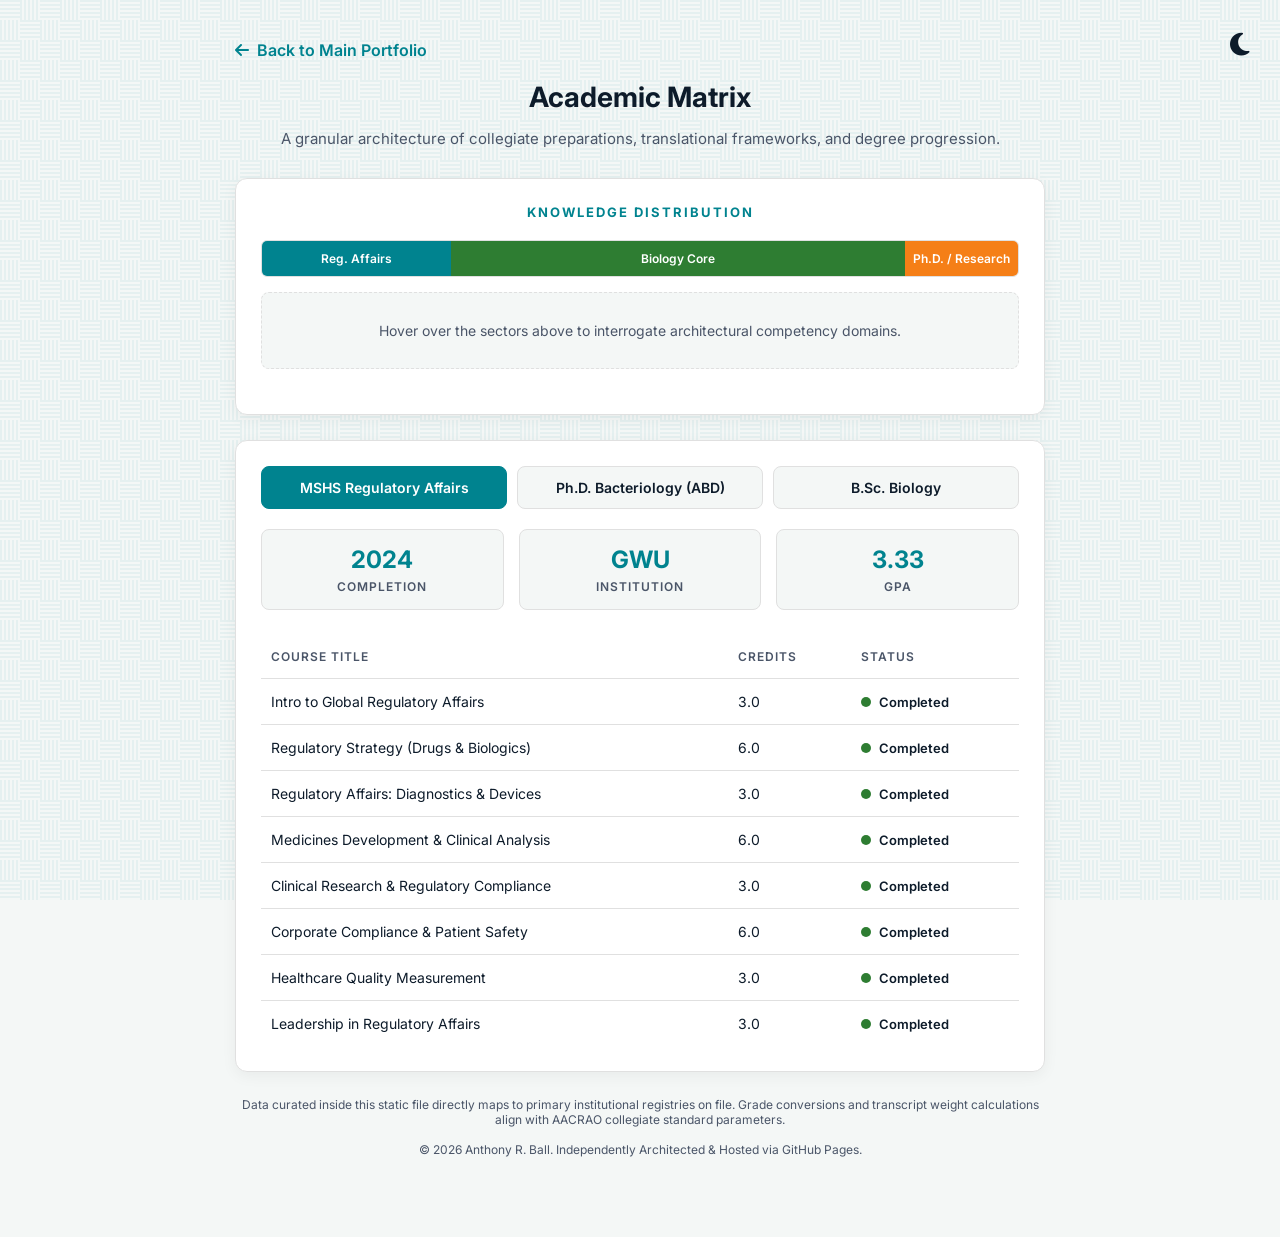
==== commit b8175bc4: "Update academic-matrix.html fixed errors" ====
--- a/academic-matrix.html
+++ b/academic-matrix.html
@@ -6,8 +6,18 @@
     <title>Academic Matrix | Anthony R. Ball</title>
     <meta name="description" content="Academic preparations, transcripts, and degree architecture for Anthony R. Ball.">
     
+    <meta name="keywords" content="Anthony R. Ball, Ball, A, ARBALL, Microbiologist, Regulatory Affairs, Translational Science, Antimicrobial Drug Discovery, FDA 510(k) SME, Preclinical Research, ISO 13485, Medical Device Commercialization, BioCellR8, Executive Leadership, UVGI, microbial biofilms, multidrug efflux pumps, efflux pump inhibitors, natural product chemistry, medicinal chemistry, Photochemistry, Photobiology, ultraviolet germicidal irradiation, inventor, optics, Gama Therapeutics, Gliese 623B, Northeastern University, Antimicrobial Discovery Center, Wellman Center for Photomedicine, MGH/Harvard, Mendon, Boston, life sciences, medtech, life science entrepreneur, Massachusetts Medical Device Development Center, M2D2, Umass Lowell, 110 Canal St, GLP, Good Laboratory Practice, ISO/IEC 17025, 21 CFR Part 58, 21 CFR Part 11, IND/IDE, Quality Management Systems, Caenorhabditis elegans, High-throughput screening">
+
     <link href="https://fonts.googleapis.com/css2?family=Inter:wght@400;600;700&display=swap" rel="stylesheet">
     <link rel="stylesheet" href="https://cdnjs.cloudflare.com/ajax/libs/font-awesome/6.5.1/css/all.min.css">
+
+    <script async src="https://www.googletagmanager.com/gtag/js?id=G-XXXXXXXXXX"></script>
+    <script>
+      window.dataLayer = window.dataLayer || [];
+      function gtag(){dataLayer.push(arguments);}
+      gtag('js', new Date());
+      gtag('config', 'G-XXXXXXXXXX'); 
+    </script>
 
     <style>
         /* LIGHT MODE VARIABLES */
@@ -71,4 +81,489 @@
             left: 0;
             width: 100vw;
             height: 100vh;
-            background-image: url("data:image/svg+xml,%3Csvg width='40' height='40' viewBox='0 0 40 40' xmlns='http://www.w3.org/2000/svg'%3E%3Cpath d='M20 20.5V18H0v-2h20v-2H0v-2h20v-2H0V8h20V6H0V4h20V2H0V0h22v
+            background-image: url("data:image/svg+xml,%3Csvg width='40' height='40' viewBox='0 0 40 40' xmlns='http://www.w3.org/2000/svg'%3E%3Cpath d='M20 20.5V18H0v-2h20v-2H0v-2h20v-2H0V8h20V6H0V4h20V2H0V0h22v20h2V0h2v20h2V0h2v20h2V0h2v20h2V0h2v20h2v2H20v-1.5zM0 20h2v20H0V20zm4 0h2v20H4V20zm4 0h2v20H8V20zm4 0h2v20h-2V20zm4 0h2v20h-2V20zm4 4h20v2H20v-2zm0 4h20v2H20v-2zm0 4h20v2H20v-2zm0 4h20v2H20v-2z' fill='%2300838f' fill-opacity='0.4' fill-rule='evenodd'/%3E%3C/svg%3E");
+            opacity: 0.15; 
+            z-index: -1; 
+            pointer-events: none; 
+            transition: opacity 0.4s ease;
+        }
+
+        body.dark-mode::before { opacity: 0.05; }
+
+        .container {
+            width: 100%;
+            max-width: 850px; 
+            padding: 40px 20px;
+            box-sizing: border-box; 
+        }
+
+        /* DARK MODE TOGGLE BUTTON */
+        .theme-toggle {
+            position: absolute;
+            top: 20px;
+            right: 20px;
+            background: none;
+            border: none;
+            color: var(--text-main);
+            font-size: 26px;
+            cursor: pointer;
+            z-index: 1000; 
+            transition: transform 0.3s ease;
+            padding: 10px;
+        }
+        .theme-toggle:hover { transform: scale(1.15); }
+
+        /* BACK BUTTON */
+        .back-btn {
+            display: inline-flex;
+            align-items: center;
+            text-decoration: none;
+            color: var(--accent-color);
+            font-weight: 600;
+            margin-bottom: 20px;
+            transition: color 0.3s ease;
+        }
+        .back-btn i { margin-right: 8px; }
+        .back-btn:hover { color: var(--text-main); }
+
+        /* HEADER STYLES */
+        .page-title {
+            font-size: 28px;
+            font-weight: 700;
+            margin: 0 0 10px 0;
+            color: var(--text-main);
+            text-align: center;
+        }
+        .page-subtitle {
+            font-size: 15px;
+            color: var(--text-muted);
+            text-align: center;
+            margin-bottom: 30px;
+        }
+
+        /* SECTION CARD */
+        .section-card {
+            background-color: var(--card-bg);
+            border-radius: 12px;
+            padding: 25px;
+            margin-bottom: 25px;
+            box-shadow: var(--shadow);
+            border: 1px solid var(--border-color);
+            box-sizing: border-box;
+            transition: background-color 0.4s ease, border-color 0.4s ease;
+        }
+
+        .section-title {
+            font-size: 13px;
+            text-transform: uppercase;
+            letter-spacing: 2px;
+            color: var(--accent-color);
+            margin: 0 0 20px 0;
+            font-weight: 700;
+            text-align: center;
+        }
+
+        /* INTERACTIVE VISUALIZER */
+        .visualizer-container {
+            display: flex;
+            flex-direction: column;
+            gap: 15px;
+            margin-bottom: 20px;
+        }
+        .vis-bar {
+            display: flex;
+            height: 35px;
+            border-radius: 6px;
+            overflow: hidden;
+            background-color: var(--btn-bg);
+            border: 1px solid var(--border-color);
+            cursor: pointer;
+        }
+        .vis-segment {
+            height: 100%;
+            display: flex;
+            align-items: center;
+            justify-content: center;
+            color: #fff;
+            font-weight: 600;
+            font-size: 12px;
+            transition: opacity 0.3s ease;
+        }
+        .vis-segment:hover { opacity: 0.8; }
+        
+        /* Bar Segments proportional to transcript weight */
+        .seg-reg { background-color: var(--accent-color); width: 25%; }
+        .seg-bio { background-color: var(--dot-complete); width: 60%; }
+        .seg-phd { background-color: var(--dot-progress); width: 15%; }
+
+        .vis-details {
+            padding: 15px;
+            border: 1px dashed var(--border-color);
+            border-radius: 8px;
+            background-color: var(--btn-bg);
+            color: var(--text-muted);
+            font-size: 14px;
+            text-align: center;
+            min-height: 45px;
+            display: flex;
+            align-items: center;
+            justify-content: center;
+            transition: all 0.3s ease;
+        }
+
+        /* TAB BUTTONS */
+        .tab-controls {
+            display: flex;
+            gap: 10px;
+            margin-bottom: 20px;
+            flex-wrap: wrap;
+            justify-content: center;
+        }
+        .tab-btn {
+            padding: 12px 20px;
+            background-color: var(--btn-bg);
+            color: var(--text-main);
+            border: 1px solid var(--border-color);
+            border-radius: 8px;
+            cursor: pointer;
+            font-weight: 600;
+            font-size: 14px;
+            font-family: 'Inter', sans-serif;
+            transition: all 0.3s ease;
+            flex: 1;
+            min-width: 200px;
+        }
+        .tab-btn:hover {
+            border-color: var(--accent-color);
+            transform: translateY(-2px);
+            box-shadow: 0 4px 10px rgba(0,0,0,0.05);
+        }
+        .tab-btn.active {
+            background-color: var(--accent-color);
+            color: #ffffff;
+            border-color: var(--accent-color);
+        }
+
+        /* TABLE STYLING */
+        .tab-content { display: none; animation: fadeIn 0.4s ease; }
+        .tab-content.active { display: block; }
+        
+        .matrix-table {
+            width: 100%;
+            border-collapse: collapse;
+            font-size: 14px;
+            text-align: left;
+        }
+        .matrix-table th, .matrix-table td {
+            padding: 14px 10px;
+            border-bottom: 1px solid var(--border-color);
+        }
+        .matrix-table th {
+            color: var(--text-muted);
+            font-size: 12px;
+            text-transform: uppercase;
+            letter-spacing: 1px;
+            font-weight: 600;
+        }
+        .matrix-table tr:last-child td { border-bottom: none; }
+        .matrix-table tbody tr:hover { background-color: var(--btn-bg); }
+
+        /* STATUS DOTS */
+        .status-dot {
+            display: inline-block;
+            width: 10px;
+            height: 10px;
+            border-radius: 50%;
+            margin-right: 8px;
+        }
+        .dot-green { background-color: var(--dot-complete); }
+        .dot-orange { background-color: var(--dot-progress); }
+        .dot-blue { background-color: var(--dot-waived); }
+        
+        .status-text {
+            display: flex;
+            align-items: center;
+            font-weight: 600;
+            font-size: 13px;
+        }
+
+        /* STAT SUMMARY BOXES */
+        .stat-grid {
+            display: flex;
+            gap: 15px;
+            margin-bottom: 25px;
+        }
+        .stat-box {
+            flex: 1;
+            background-color: var(--btn-bg);
+            border: 1px solid var(--border-color);
+            border-radius: 8px;
+            padding: 15px;
+            text-align: center;
+        }
+        .stat-box h3 { margin: 0; font-size: 24px; color: var(--accent-color); }
+        .stat-box p { margin: 5px 0 0 0; font-size: 12px; color: var(--text-muted); text-transform: uppercase; letter-spacing: 1px; font-weight: 600; }
+
+        .footer { margin-top: 20px; font-size: 12px; color: var(--text-muted); text-align: center; margin-bottom: 40px;}
+
+        @keyframes fadeIn { from { opacity: 0; transform: translateY(10px); } to { opacity: 1; transform: translateY(0); } }
+        @keyframes fadeUp { 0% { opacity: 0; transform: translateY(20px); } 100% { opacity: 1; transform: translateY(0); } }
+        .animate-in { opacity: 0; animation: fadeUp 0.8s ease forwards; }
+        .delay-1 { animation-delay: 0.1s; }
+        .delay-2 { animation-delay: 0.2s; }
+        .delay-3 { animation-delay: 0.3s; }
+    </style>
+</head>
+<body>
+
+    <button class="theme-toggle" id="themeBtn" aria-label="Toggle Dark Mode">
+        <i class="fa-solid fa-moon"></i>
+    </button>
+
+    <div class="container">
+        
+        <a href="index.html" class="back-btn animate-in delay-1">
+            <i class="fa-solid fa-arrow-left"></i> Back to Main Portfolio
+        </a>
+
+        <div class="animate-in delay-1">
+            <h1 class="page-title">Academic Matrix</h1>
+            <p class="page-subtitle">A granular architecture of collegiate preparations, translational frameworks, and degree progression.</p>
+        </div>
+
+        <div class="section-card animate-in delay-2">
+            <div class="section-title">Knowledge Distribution</div>
+            
+            <div class="visualizer-container">
+                <div class="vis-bar">
+                    <div class="vis-segment seg-reg" onmouseover="showDetails('Regulatory Affairs & Leadership (MSHS) - 36 Credits. Focus on global compliance, FDA frameworks, and device validations.', 'var(--accent-color)')" onmouseout="clearDetails()">Reg. Affairs</div>
+                    <div class="vis-segment seg-bio" onmouseover="showDetails('Biological Sciences (B.Sc.) - 141 Credits. Focus on foundational life sciences, organic chemistry, and microbiology.', 'var(--dot-complete)')" onmouseout="clearDetails()">Biology Core</div>
+                    <div class="vis-segment seg-phd" onmouseover="showDetails('Molecular Biology/Bacteriology (Ph.D. prep) - Focus on high-throughput drug discovery, in vivo models, and pathogen virulence.', 'var(--dot-progress)')" onmouseout="clearDetails()">Ph.D. / Research</div>
+                </div>
+                <div class="vis-details" id="chart-details">
+                    Hover over the sectors above to interrogate architectural competency domains.
+                </div>
+            </div>
+        </div>
+
+        <div class="section-card animate-in delay-3">
+            
+            <div class="tab-controls">
+                <button class="tab-btn active" onclick="switchTab('tab-mshs', this)">MSHS Regulatory Affairs</button>
+                <button class="tab-btn" onclick="switchTab('tab-phd', this)">Ph.D. Bacteriology (ABD)</button>
+                <button class="tab-btn" onclick="switchTab('tab-bs', this)">B.Sc. Biology</button>
+            </div>
+
+            <div id="tab-mshs" class="tab-content active">
+                <div class="stat-grid">
+                    <div class="stat-box"><h3>2024</h3><p>Completion</p></div>
+                    <div class="stat-box"><h3>GWU</h3><p>Institution</p></div>
+                    <div class="stat-box"><h3>3.33</h3><p>GPA</p></div>
+                </div>
+                <div style="overflow-x: auto;">
+                    <table class="matrix-table">
+                        <thead>
+                            <tr>
+                                <th>Course Title</th>
+                                <th>Credits</th>
+                                <th>Status</th>
+                            </tr>
+                        </thead>
+                        <tbody>
+                            <tr>
+                                <td>Intro to Global Regulatory Affairs</td>
+                                <td>3.0</td>
+                                <td><span class="status-text"><span class="status-dot dot-green"></span> Completed</span></td>
+                            </tr>
+                            <tr>
+                                <td>Regulatory Strategy (Drugs & Biologics)</td>
+                                <td>6.0</td>
+                                <td><span class="status-text"><span class="status-dot dot-green"></span> Completed</span></td>
+                            </tr>
+                            <tr>
+                                <td>Regulatory Affairs: Diagnostics & Devices</td>
+                                <td>3.0</td>
+                                <td><span class="status-text"><span class="status-dot dot-green"></span> Completed</span></td>
+                            </tr>
+                            <tr>
+                                <td>Medicines Development & Clinical Analysis</td>
+                                <td>6.0</td>
+                                <td><span class="status-text"><span class="status-dot dot-green"></span> Completed</span></td>
+                            </tr>
+                            <tr>
+                                <td>Clinical Research & Regulatory Compliance</td>
+                                <td>3.0</td>
+                                <td><span class="status-text"><span class="status-dot dot-green"></span> Completed</span></td>
+                            </tr>
+                            <tr>
+                                <td>Corporate Compliance & Patient Safety</td>
+                                <td>6.0</td>
+                                <td><span class="status-text"><span class="status-dot dot-green"></span> Completed</span></td>
+                            </tr>
+                            <tr>
+                                <td>Healthcare Quality Measurement</td>
+                                <td>3.0</td>
+                                <td><span class="status-text"><span class="status-dot dot-green"></span> Completed</span></td>
+                            </tr>
+                            <tr>
+                                <td>Leadership in Regulatory Affairs</td>
+                                <td>3.0</td>
+                                <td><span class="status-text"><span class="status-dot dot-green"></span> Completed</span></td>
+                            </tr>
+                        </tbody>
+                    </table>
+                </div>
+            </div>
+
+            <div id="tab-phd" class="tab-content">
+                <div class="stat-grid">
+                    <div class="stat-box"><h3>ABD</h3><p>Status</p></div>
+                    <div class="stat-box"><h3>Northeastern</h3><p>Institution</p></div>
+                    <div class="stat-box"><h3>Micro</h3><p>Focus</p></div>
+                </div>
+                <div style="overflow-x: auto;">
+                    <table class="matrix-table">
+                        <thead>
+                            <tr>
+                                <th>Course Title</th>
+                                <th>Credits</th>
+                                <th>Status</th>
+                            </tr>
+                        </thead>
+                        <tbody>
+                            <tr>
+                                <td>Molecular Cell Biology I & II</td>
+                                <td>8.0</td>
+                                <td><span class="status-text"><span class="status-dot dot-green"></span> Completed</span></td>
+                            </tr>
+                            <tr>
+                                <td>Principles of Microbiology</td>
+                                <td>4.0</td>
+                                <td><span class="status-text"><span class="status-dot dot-green"></span> Completed</span></td>
+                            </tr>
+                            <tr>
+                                <td>Ethics in Biological Research</td>
+                                <td>2.0</td>
+                                <td><span class="status-text"><span class="status-dot dot-green"></span> Completed</span></td>
+                            </tr>
+                            <tr>
+                                <td>Graduate Seminar & Biological Colloquium</td>
+                                <td>3.0</td>
+                                <td><span class="status-text"><span class="status-dot dot-green"></span> Completed</span></td>
+                            </tr>
+                            <tr>
+                                <td>Independent Research (Microbiology)</td>
+                                <td>4.0</td>
+                                <td><span class="status-text"><span class="status-dot dot-green"></span> Completed</span></td>
+                            </tr>
+                            <tr>
+                                <td>Doctoral Dissertation Research</td>
+                                <td>10.0+</td>
+                                <td><span class="status-text"><span class="status-dot dot-orange"></span> In Progress (ABD)</span></td>
+                            </tr>
+                        </tbody>
+                    </table>
+                </div>
+            </div>
+
+            <div id="tab-bs" class="tab-content">
+                <div class="stat-grid">
+                    <div class="stat-box"><h3>2004</h3><p>Completion</p></div>
+                    <div class="stat-box"><h3>Northeastern</h3><p>Institution</p></div>
+                    <div class="stat-box"><h3>141</h3><p>Credits</p></div>
+                </div>
+                <div style="overflow-x: auto;">
+                    <table class="matrix-table">
+                        <thead>
+                            <tr>
+                                <th>Course Category / Title</th>
+                                <th>Credits</th>
+                                <th>Status</th>
+                            </tr>
+                        </thead>
+                        <tbody>
+                            <tr>
+                                <td>General Biology & Genetics</td>
+                                <td>12.0+</td>
+                                <td><span class="status-text"><span class="status-dot dot-green"></span> Completed</span></td>
+                            </tr>
+                            <tr>
+                                <td>General & Organic Chemistry (w/ Labs)</td>
+                                <td>20.0+</td>
+                                <td><span class="status-text"><span class="status-dot dot-green"></span> Completed</span></td>
+                            </tr>
+                            <tr>
+                                <td>Biochemistry & Microbiology</td>
+                                <td>8.0+</td>
+                                <td><span class="status-text"><span class="status-dot dot-green"></span> Completed</span></td>
+                            </tr>
+                            <tr>
+                                <td>Calculus & Physics for Life Sciences</td>
+                                <td>16.0+</td>
+                                <td><span class="status-text"><span class="status-dot dot-green"></span> Completed</span></td>
+                            </tr>
+                            <tr>
+                                <td>Minor: History (Western Civ, US Hist)</td>
+                                <td>20.0+</td>
+                                <td><span class="status-text"><span class="status-dot dot-green"></span> Completed</span></td>
+                            </tr>
+                        </tbody>
+                    </table>
+                </div>
+            </div>
+
+        </div>
+
+        <div class="footer animate-in delay-3">
+            Data curated inside this static file directly maps to primary institutional registries on file. Grade conversions and transcript weight calculations align with AACRAO collegiate standard parameters.<br><br>
+            &copy; 2026 Anthony R. Ball. Independently Architected & Hosted via GitHub Pages.
+        </div>
+
+    </div>
+
+    <script>
+        // --- TAB LOGIC ---
+        function switchTab(tabId, btnElement) {
+            const contents = document.querySelectorAll('.tab-content');
+            contents.forEach(content => content.classList.remove('active'));
+            
+            const buttons = document.querySelectorAll('.tab-btn');
+            buttons.forEach(btn => btn.classList.remove('active'));
+            
+            document.getElementById(tabId).classList.add('active');
+            btnElement.classList.add('active');
+        }
+
+        // --- HOVER VISUALIZER LOGIC ---
+        function showDetails(text, borderColor) {
+            const detailsBox = document.getElementById('chart-details');
+            detailsBox.innerText = text;
+            detailsBox.style.borderStyle = 'solid';
+            detailsBox.style.borderColor = borderColor;
+            detailsBox.style.color = 'var(--text-main)';
+        }
+
+        function clearDetails() {
+            const detailsBox = document.getElementById('chart-details');
+            detailsBox.innerText = 'Hover over the sectors above to interrogate architectural competency domains.';
+            detailsBox.style.borderStyle = 'dashed';
+            detailsBox.style.borderColor = 'var(--border-color)';
+            detailsBox.style.color = 'var(--text-muted)';
+        }
+
+        // --- DARK MODE LOGIC ---
+        const themeBtn = document.getElementById('themeBtn');
+        const icon = themeBtn.querySelector('i');
+
+        themeBtn.addEventListener('click', () => {
+            document.body.classList.toggle('dark-mode');
+            if (document.body.classList.contains('dark-mode')) {
+                icon.classList.replace('fa-moon', 'fa-sun');
+            } else {
+                icon.classList.replace('fa-sun', 'fa-moon');
+            }
+        });
+    </script>
+
+</body>
+</html>
